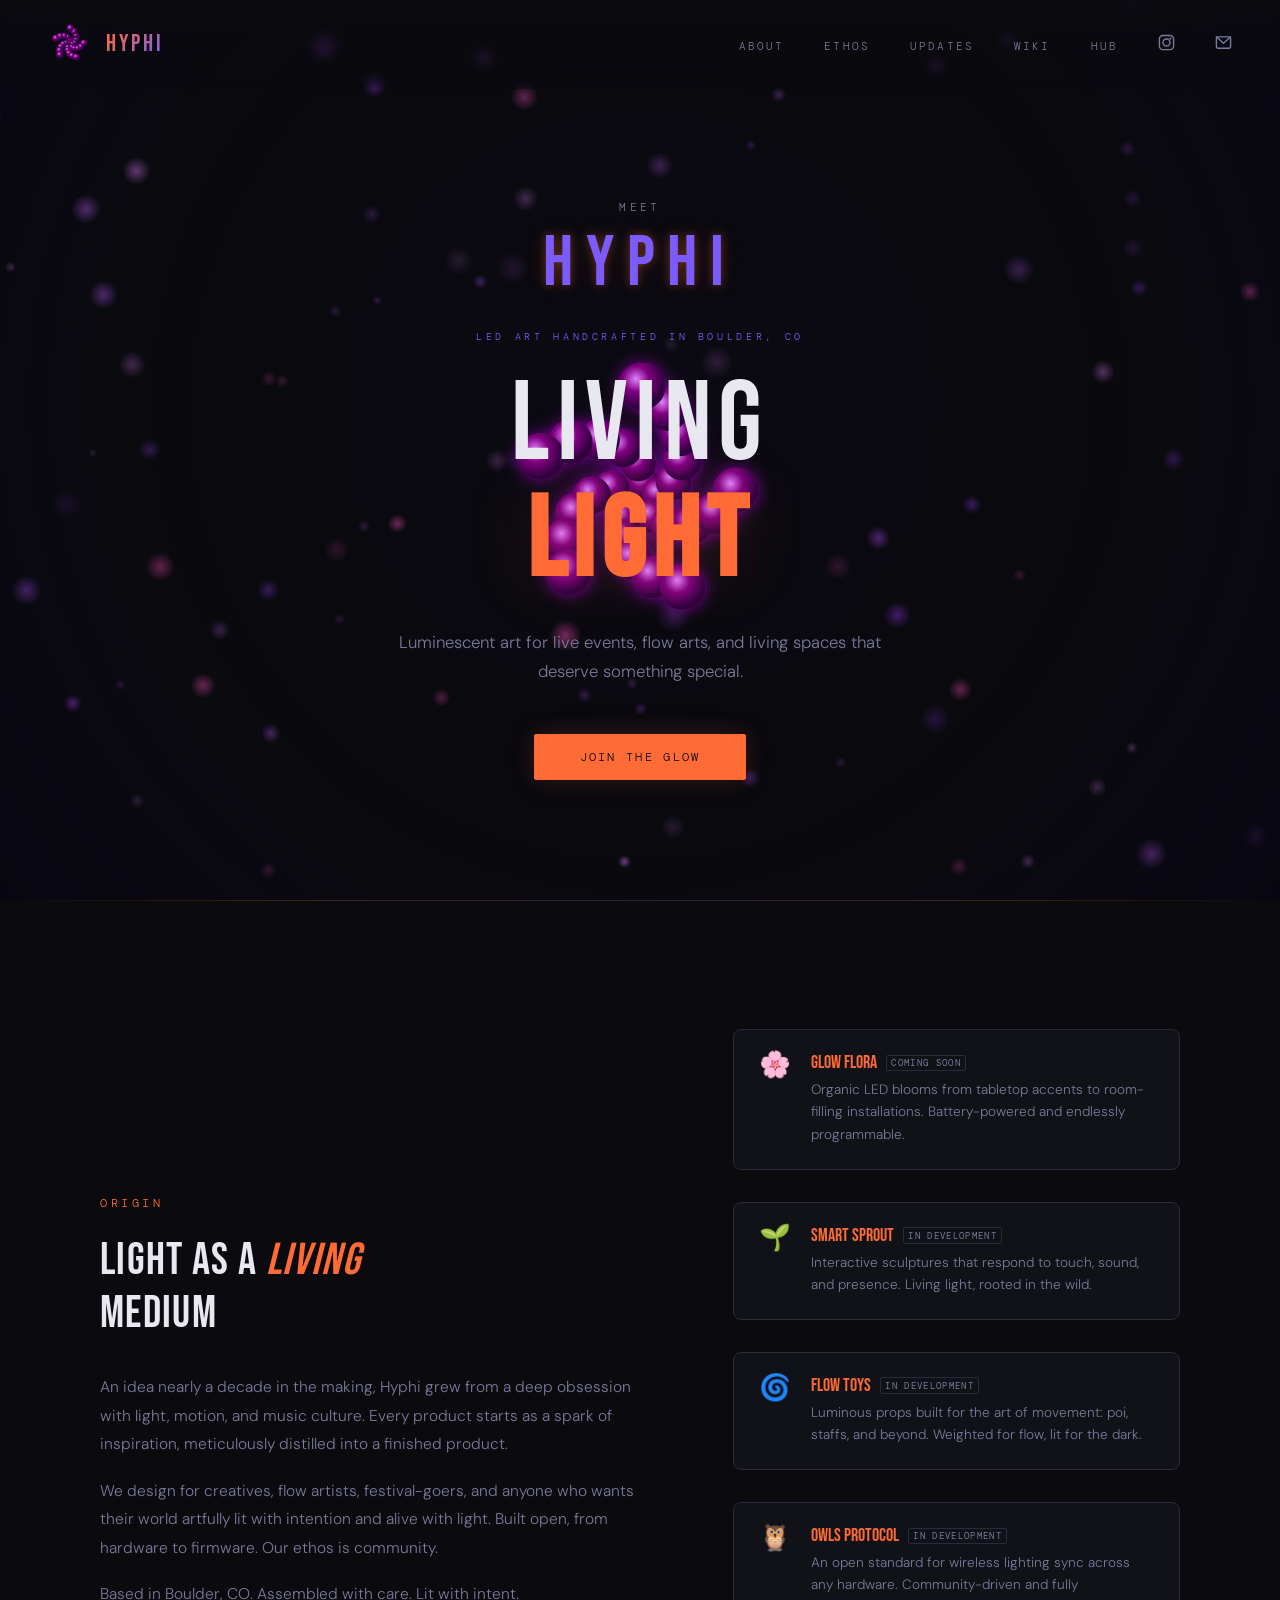
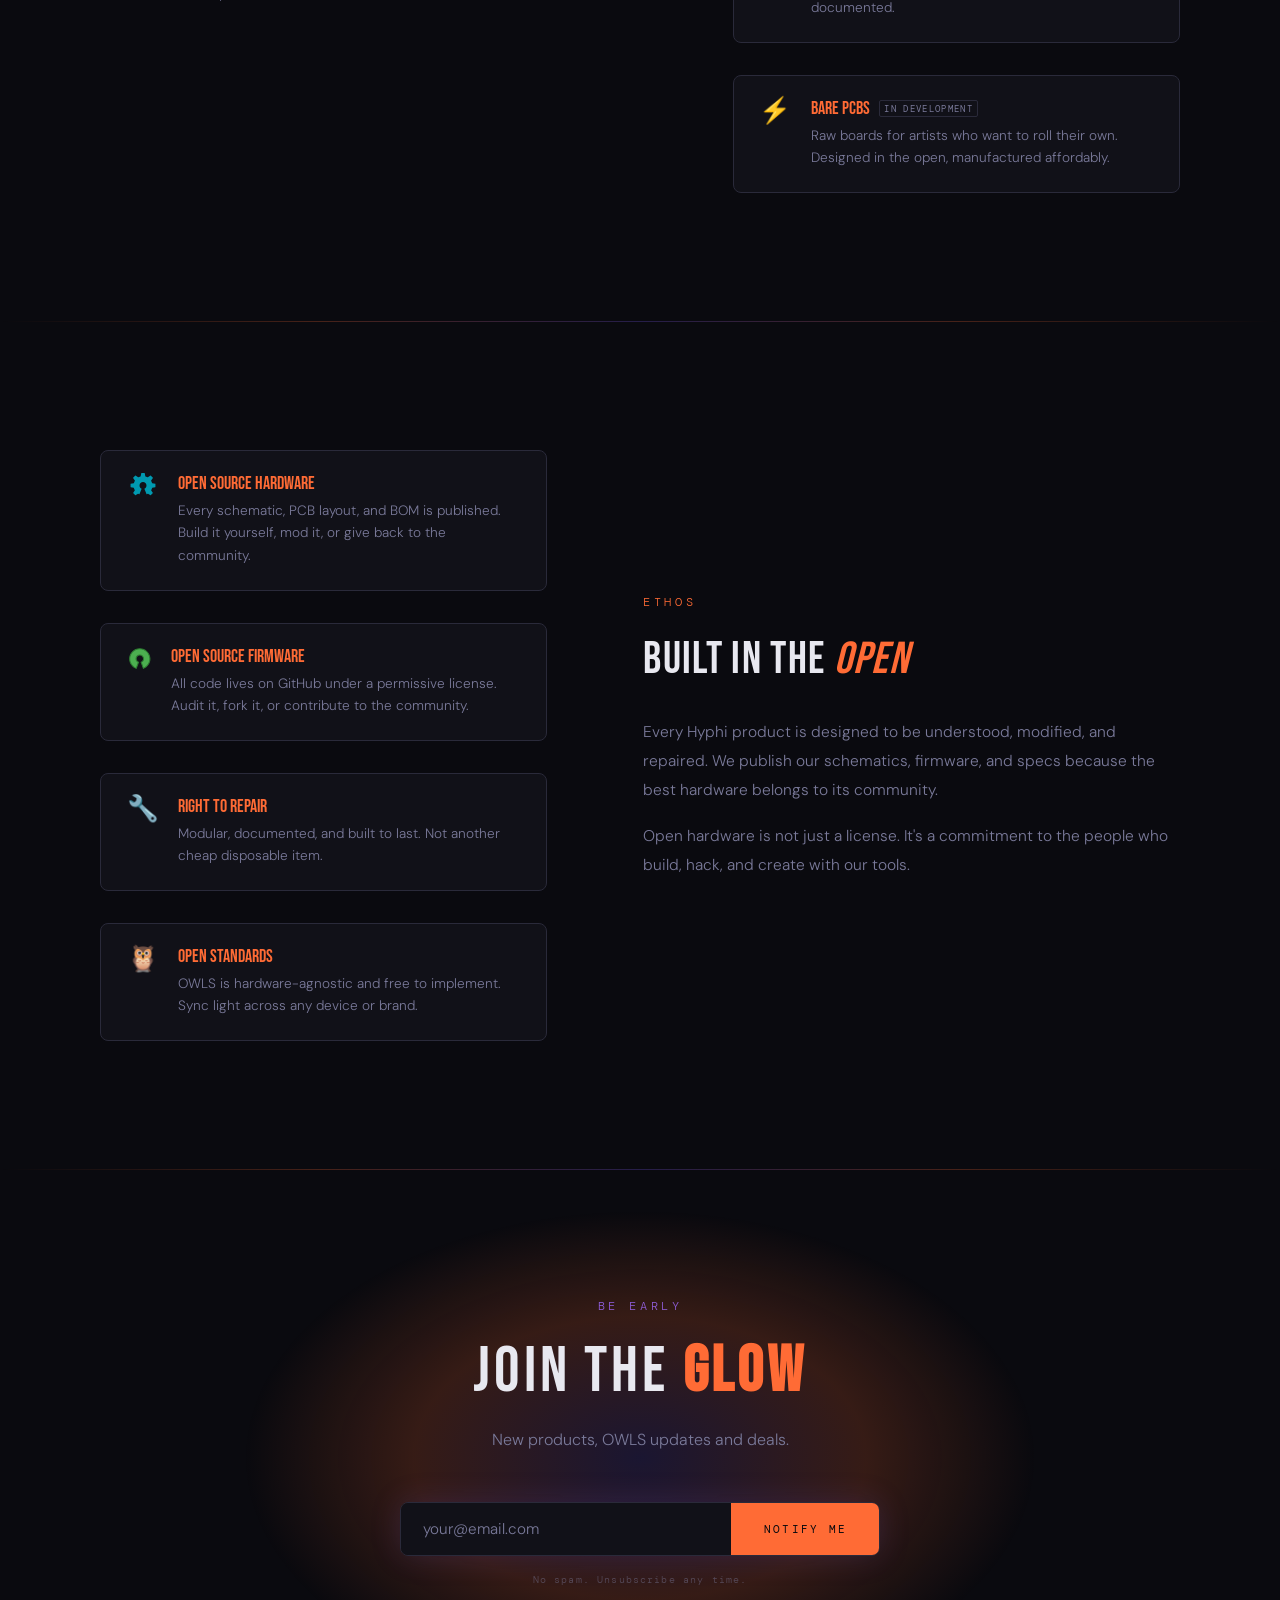
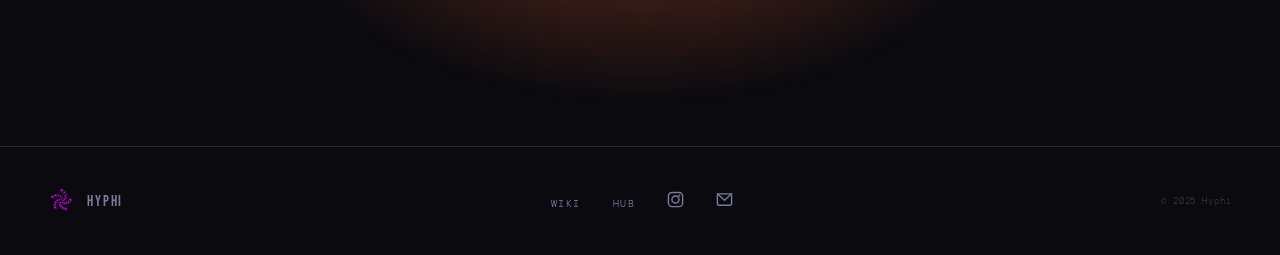
==== index.html @ ec260c9f "Add 3D interactive product page framework for Glow Flora - products/glow-flora.html: Scroll-driven T" ====
<!DOCTYPE html>
<html lang="en">
<head>
  <!-- Google tag (gtag.js) -->
  <script async src="https://www.googletagmanager.com/gtag/js?id=G-E33048QPGB"></script>
  <script>
    window.dataLayer = window.dataLayer || [];
    function gtag(){dataLayer.push(arguments);}
    gtag('js', new Date());

    gtag('config', 'G-E33048QPGB');
  </script>
  <meta charset="UTF-8" />
  <meta name="viewport" content="width=device-width, initial-scale=1.0" />
  <title>Hyphi - Living Light</title>
  <link rel="icon" type="image/x-icon" href="favicon.ico">
  <link rel="icon" type="image/png" sizes="32x32" href="favicon-32x32.png">
  <link rel="icon" type="image/png" sizes="16x16" href="favicon-16x16.png">
  <link rel="apple-touch-icon" href="apple-touch-icon.png">
  <link rel="manifest" href="site.webmanifest">
  <link rel="preconnect" href="https://fonts.googleapis.com">
  <link rel="preconnect" href="https://fonts.gstatic.com" crossorigin />
  <link href="https://fonts.googleapis.com/css2?family=DM+Mono:wght@300;400;500&family=Bebas+Neue&family=DM+Sans:wght@300;400;500&display=swap" rel="stylesheet">
  <style>
    *, *::before, *::after { box-sizing: border-box; margin: 0; padding: 0; }

    :root {
      --bg:        #0a0a0f;
      --surface:   #111118;
      --panel:     #16161f;
      --border:    #2a2a3a;
      --muted:     #3a3a50;
      --text:      #e8e8f0;
      --sub:       #7a7a9a;
      --accent:    #ff6b35;
      --accent2:   #7b5cfa;
      --glow:      rgba(255,107,53,0.18);
      --glow2:     rgba(123,92,250,0.15);
      --connected: #3dffc0;
      --r:         8px;
      /* legacy aliases */
      --ink:   #0a0a0f;
      --white: #e8e8f0;
      --pink:  #ff6b35;
      --magenta: #7b5cfa;
      --rose:  #ff6b35;
    }

    html { scroll-behavior: smooth; overflow-x: hidden; }

    body {
      background: var(--bg);
      color: var(--text);
      font-family: 'DM Sans', sans-serif;
      font-size: 16px;
      font-weight: 300;
      overflow-x: hidden;
    }

    /* ── CANVAS ── */
    #bg {
      position: fixed;
      inset: 0;
      z-index: 0;
      pointer-events: none;
    }

    /* ── NAV ── */
    nav {
      position: fixed;
      top: 0; left: 0; right: 0;
      z-index: 100;
      display: flex;
      align-items: center;
      justify-content: space-between;
      padding: 1.4rem 3rem;
      background: linear-gradient(to bottom, rgba(10,10,15,0.95), transparent);
      backdrop-filter: blur(4px);
    }

    .nav-logo {
      display: flex;
      align-items: center;
      gap: .9rem;
      text-decoration: none;
    }

    .nav-wordmark {
      font-family: 'Bebas Neue', sans-serif;
      font-size: 1.5rem;
      letter-spacing: .12em;
      text-transform: uppercase;
      background: linear-gradient(135deg, var(--accent), var(--accent2));
      -webkit-background-clip: text;
      -webkit-text-fill-color: transparent;
      background-clip: text;
      line-height: 1;
    }

    .nav-links {
      display: flex;
      gap: 2.5rem;
      list-style: none;
    }

    .nav-links a {
      font-family: 'DM Mono', monospace;
      font-size: .67rem;
      letter-spacing: .2em;
      text-transform: uppercase;
      color: var(--sub);
      text-decoration: none;
      transition: color .3s;
    }

    .nav-links a:hover { color: var(--accent); }

    /* ── HERO ── */
    .hero {
      position: relative;
      z-index: 1;
      height: 100vh;
      max-height: 100vh;
      overflow: hidden;
      display: flex;
      flex-direction: column;
      align-items: center;
      justify-content: center;
      text-align: center;
      padding: 8rem 2rem 3rem;
    }

    .hero-title-wrap {
      position: relative;
      z-index: 1;
      display: flex;
      align-items: center;
      justify-content: center;
    }

    .hero-orb {
      position: absolute;
      width: 306px;
      height: 306px;
      top: 50%;
      left: 50%;
      margin-top: -153px;
      margin-left: -153px;
      z-index: 0;
      opacity: 0;
      animation: fadeIn 1.2s ease forwards .2s;
    }

    .hero-meet {
      position: relative;
      z-index: 1;
      font-family: 'DM Mono', monospace;
      font-size: .7rem;
      letter-spacing: .3em;
      text-transform: uppercase;
      color: var(--sub);
      margin-bottom: .4rem;
      opacity: 0;
      animation: fadeUp .9s ease forwards .3s;
    }

    .hero-wordmark {
      position: relative;
      z-index: 1;
      font-family: 'Bebas Neue', sans-serif;
      font-size: 4.5rem;
      letter-spacing: .18em;
      text-transform: uppercase;
      color: var(--accent2);
      text-shadow: 0 0 10px rgba(255, 107, 53, 0.35), 0 0 22px rgba(255, 107, 53, 0.15);
      margin-bottom: 1.4rem;
      opacity: 0;
      animation: fadeUp .9s ease forwards .35s;
    }

    .hero-eyebrow {
      position: relative;
      z-index: 1;
      font-family: 'DM Mono', monospace;
      font-size: .65rem;
      letter-spacing: .35em;
      text-transform: uppercase;
      color: var(--accent2);
      margin-bottom: 1.5rem;
      opacity: 0;
      animation: fadeUp .8s ease forwards .5s;
    }

    .hero-title {
      position: relative;
      z-index: 2;
      font-family: 'Bebas Neue', sans-serif;
      font-size: clamp(3.2rem, 9vw, 7rem);
      font-weight: 400;
      line-height: 1.05;
      letter-spacing: .06em;
      text-transform: uppercase;
      margin-bottom: 1.6rem;
      opacity: 0;
      animation: fadeUp .9s ease forwards .7s;
    }

    .hero-title strong {
      color: var(--accent);
      filter: drop-shadow(0 0 30px var(--glow));
      display: block;
    }

    .hero-sub {
      position: relative;
      z-index: 1;
      max-width: 500px;
      font-size: 1.05rem;
      line-height: 1.75;
      color: var(--sub);
      margin-bottom: 3rem;
      font-family: 'DM Sans', sans-serif;
      opacity: 0;
      animation: fadeUp .9s ease forwards .9s;
    }

    .hero-cta {
      position: relative;
      z-index: 1;
      opacity: 0;
      animation: fadeUp .9s ease forwards 1.1s;
    }

    .btn-primary {
      display: inline-block;
      padding: .9rem 2.8rem;
      background: var(--accent);
      border: 1px solid var(--accent);
      color: var(--bg);
      font-family: 'DM Mono', monospace;
      font-size: .72rem;
      letter-spacing: .2em;
      text-transform: uppercase;
      text-decoration: none;
      border-radius: 2px;
      transition: all .35s;
      box-shadow: 0 0 24px var(--glow);
      cursor: pointer;
    }

    .btn-primary:hover {
      background: var(--accent);
      box-shadow: 0 0 48px var(--glow);
      transform: translateY(-2px);
      opacity: .88;
    }

    /* ── DIVIDER ── */
    .divider {
      position: relative;
      z-index: 1;
      height: 1px;
      background: linear-gradient(to right, transparent, var(--accent), var(--accent2), var(--accent), transparent);
      opacity: .25;
    }

    /* ── ABOUT ── */
    .about {
      position: relative;
      z-index: 1;
      padding: 8rem 2rem;
    }

    .about-inner {
      max-width: 1080px;
      margin: 0 auto;
      display: grid;
      grid-template-columns: 1.2fr 1fr;
      gap: 6rem;
      align-items: center;
    }

    .section-tag {
      font-family: 'DM Mono', monospace;
      font-size: .75rem;
      letter-spacing: .3em;
      text-transform: uppercase;
      color: var(--accent);
      margin-bottom: 1.4rem;
      display: block;
    }

    .about-heading {
      font-family: 'Bebas Neue', sans-serif;
      font-size: clamp(2rem, 3.5vw, 3rem);
      font-weight: 400;
      line-height: 1.2;
      margin-bottom: 2rem;
      letter-spacing: .03em;
    }

    .about-heading em {
      font-style: normal;
      color: var(--accent);
      color: var(--pink);
      font-style: italic;
    }

    .about-body p {
      font-size: .97rem;
      line-height: 1.85;
      color: var(--sub);
      margin-bottom: 1.1rem;
    }

    .pillars-mini {
      display: flex;
      flex-direction: column;
      gap: 2rem;
    }

    .pillar-row {
      display: flex;
      align-items: flex-start;
      gap: 1.2rem;
      padding: 1.4rem 1.6rem;
      background: var(--surface);
      border: 1px solid var(--border);
      border-radius: var(--r);
      transition: border-color .3s, background .3s;
    }

    .pillar-row:hover {
      border-color: var(--accent);
      background: var(--panel);
    }

    .pillar-icon {
      font-size: 1.6rem;
      line-height: 1;
      flex-shrink: 0;
    }

    .pillar-text h3 {
      font-family: 'Bebas Neue', sans-serif;
      font-size: 1.1rem;
      font-weight: 400;
      margin-bottom: .35rem;
      color: var(--accent);
      display: flex;
      align-items: center;
      gap: .6rem;
      flex-wrap: wrap;
    }

    .badge-soon {
      font-family: 'DM Mono', monospace;
      font-size: .55rem;
      letter-spacing: .15em;
      text-transform: uppercase;
      color: var(--sub);
      border: 1px solid var(--border);
      border-radius: 2px;
      padding: .15em .5em;
    }

    .pillar-text p {
      font-size: .85rem;
      line-height: 1.65;
      color: var(--sub);
    }

    /* ── OPEN SOURCE ── */
    .open-source {
      position: relative;
      z-index: 1;
      padding: 8rem 2rem;
    }

    .open-source-inner {
      max-width: 1080px;
      margin: 0 auto;
      display: grid;
      grid-template-columns: 1fr 1.2fr;
      gap: 6rem;
      align-items: center;
    }

    /* ── SIGNUP ── */
    .signup {
      position: relative;
      z-index: 1;
      padding: 8rem 2rem 10rem;
      text-align: center;
    }

    .signup-bloom {
      position: absolute;
      top: 50%;
      left: 50%;
      transform: translate(-50%, -50%);
      width: 800px;
      height: 500px;
      background: radial-gradient(ellipse, var(--glow2) 0%, var(--glow) 40%, transparent 70%);
      pointer-events: none;
      border-radius: 50%;
    }

    .signup-tag {
      font-family: 'DM Mono', monospace;
      font-size: .75rem;
      letter-spacing: .3em;
      text-transform: uppercase;
      color: var(--accent2);
      margin-bottom: 1.2rem;
      display: block;
    }

    .signup-title {
      font-family: 'Bebas Neue', sans-serif;
      font-size: clamp(2.2rem, 5vw, 4rem);
      font-weight: 400;
      letter-spacing: .06em;
      text-transform: uppercase;
      margin-bottom: 1rem;
    }

    .signup-title strong {
      color: var(--accent);
    }

    .signup-sub {
      max-width: 440px;
      margin: 0 auto 3rem;
      font-family: 'DM Sans', sans-serif;
      font-size: 1rem;
      line-height: 1.7;
      color: var(--sub);
    }

    /* Mailchimp form wrapper */
    #mc_embed_signup {
      background: transparent;
      max-width: 480px;
      margin: 0 auto;
    }

    .mc-field-group {
      display: flex;
      border: 1px solid var(--border);
      border-radius: var(--r);
      overflow: hidden;
      box-shadow: 0 0 32px var(--glow2);
      transition: box-shadow .3s;
    }

    .mc-field-group:focus-within {
      box-shadow: 0 0 48px var(--glow);
      border-color: var(--accent);
    }

    #mce-EMAIL {
      flex: 1;
      padding: 1rem 1.4rem;
      background: var(--surface);
      border: none;
      outline: none;
      color: var(--text);
      font-family: 'DM Sans', sans-serif;
      font-size: .95rem;
      font-weight: 300;
    }

    #mce-EMAIL::placeholder { color: var(--sub); }

    .button {
      padding: 1rem 2rem;
      background: var(--accent);
      border: none;
      border-left: 1px solid var(--accent);
      color: var(--bg);
      font-family: 'DM Mono', monospace;
      font-size: .7rem;
      letter-spacing: .2em;
      text-transform: uppercase;
      cursor: pointer;
      transition: opacity .3s;
      white-space: nowrap;
    }

    .button:hover { opacity: .85; }

    .signup-note {
      margin-top: 1.1rem;
      font-family: 'DM Mono', monospace;
      font-size: .6rem;
      letter-spacing: .12em;
      color: var(--sub);
      opacity: .5;
    }

    /* ── FOOTER ── */
    footer {
      position: relative;
      z-index: 1;
      padding: 2.5rem 3rem;
      border-top: 1px solid var(--border);
      display: flex;
      align-items: center;
      justify-content: space-between;
    }

    .footer-brand {
      display: flex;
      align-items: center;
      gap: .7rem;
    }


    .footer-wordmark {
      font-family: 'Bebas Neue', sans-serif;
      font-size: .95rem;
      letter-spacing: .12em;
      text-transform: uppercase;
      color: var(--sub);
    }

    .footer-links {
      display: flex;
      gap: 2rem;
      list-style: none;
    }

    .footer-links a {
      font-family: 'DM Mono', monospace;
      font-size: .6rem;
      letter-spacing: .15em;
      text-transform: uppercase;
      color: var(--sub);
      text-decoration: none;
      transition: color .3s;
    }

    .footer-links a:hover { color: var(--accent); }

    .footer-copy {
      font-family: 'DM Mono', monospace;
      font-size: .58rem;
      letter-spacing: .1em;
      color: var(--sub);
      opacity: .4;
    }

    /* ── KEYFRAMES ── */
    @keyframes fadeUp {
      from { opacity: 0; transform: translateY(20px); }
      to   { opacity: 1; transform: translateY(0); }
    }

    @keyframes fadeIn {
      from { opacity: 0; }
      to   { opacity: 1; }
    }

    @keyframes pulse {
      0%, 100% { opacity: .3; }
      50%       { opacity: 1; }
    }

    /* ── SCROLL REVEAL ── */
    .reveal {
      opacity: 0;
      transform: translateY(28px);
      transition: opacity .8s ease, transform .8s ease;
    }
    .reveal.visible {
      opacity: 1;
      transform: translateY(0);
    }

    /* ── RESPONSIVE ── */
    @media (max-width: 820px) {
      nav { padding: 1.1rem 1.5rem; }
      .nav-links { display: none; }
      .about-inner { grid-template-columns: 1fr; gap: 3rem; }
      .open-source-inner { grid-template-columns: 1fr; gap: 3rem; }
      .open-source-inner .about-body { order: -1; }
      .open-source-inner .pillars-mini { order: 1; }
      .hero { justify-content: flex-start; }
      .hero-wordmark { font-size: 3.2rem; }
      .hero-orb { width: 200px; height: 200px; margin-top: -100px; margin-left: -100px; }
      footer { flex-direction: column; gap: 1.2rem; text-align: center; }
      .mc-field-group { flex-direction: column; }
      .button { border-left: none; border-top: 1px solid var(--accent); }
    }
  </style>
</head>
<body>

<canvas id="bg"></canvas>

<!-- NAV -->
<nav>
  <a class="nav-logo" href="#">
    <svg xmlns="http://www.w3.org/2000/svg" viewBox="-82 -82 164 164" style="width:44px;height:44px;flex-shrink:0">
      <defs>
        <radialGradient id="sG" cx="38%" cy="35%" r="60%">
          <stop offset="0%" stop-color="#e080ff"/>
          <stop offset="45%" stop-color="#800080"/>
          <stop offset="100%" stop-color="#2d003d"/>
        </radialGradient>
        <radialGradient id="gB" cx="50%" cy="50%" r="50%">
          <stop offset="0%" stop-color="#4b0082" stop-opacity="0.25"/>
          <stop offset="100%" stop-color="#0a000f" stop-opacity="0"/>
        </radialGradient>
        <filter id="sS" x="-50%" y="-50%" width="200%" height="200%">
          <feDropShadow dx="0" dy="0" stdDeviation="2" flood-color="#cc00ff" flood-opacity="0.35"/>
        </filter>
      </defs>
      <circle cx="0" cy="0" r="74" fill="url(#gB)"/>
      <g filter="url(#sS)">
        <circle cx="0.44" cy="1.93" r="8.21" fill="url(#sG)"/>
        <circle cx="-3.28" cy="2.22" r="8.37" fill="url(#sG)"/>
        <circle cx="-4.89" cy="-3.37" r="8.52" fill="url(#sG)"/>
        <circle cx="1.83" cy="-7.71" r="8.68" fill="url(#sG)"/>
        <circle cx="9.81" cy="-1.36" r="8.83" fill="url(#sG)"/>
        <circle cx="5.79" cy="10.37" r="8.99" fill="url(#sG)"/>
        <circle cx="-8.83" cy="10.68" r="9.14" fill="url(#sG)"/>
        <circle cx="-15.04" cy="-4.98" r="9.30" fill="url(#sG)"/>
        <circle cx="-0.9" cy="-17.8" r="9.46" fill="url(#sG)"/>
        <circle cx="18.07" cy="-8.1" r="9.61" fill="url(#sG)"/>
        <circle cx="15.51" cy="15.29" r="9.77" fill="url(#sG)"/>
        <circle cx="-9.42" cy="21.81" r="9.92" fill="url(#sG)"/>
        <circle cx="-25.72" cy="-0.95" r="10.08" fill="url(#sG)"/>
        <circle cx="-9.09" cy="-26.19" r="10.23" fill="url(#sG)"/>
        <circle cx="22.62" cy="-19.24" r="10.39" fill="url(#sG)"/>
        <circle cx="27.88" cy="15.05" r="10.55" fill="url(#sG)"/>
        <circle cx="-4.17" cy="33.4" r="10.70" fill="url(#sG)"/>
        <circle cx="-34.56" cy="8.7" r="10.86" fill="url(#sG)"/>
        <circle cx="-21.78" cy="-30.68" r="11.01" fill="url(#sG)"/>
        <circle cx="21.79" cy="-33.07" r="11.17" fill="url(#sG)"/>
        <circle cx="40.65" cy="8.74" r="11.32" fill="url(#sG)"/>
        <circle cx="6.89" cy="43.01" r="11.48" fill="url(#sG)"/>
        <circle cx="-39.3" cy="23.01" r="11.64" fill="url(#sG)"/>
        <circle cx="-37.24" cy="-29.52" r="11.79" fill="url(#sG)"/>
        <circle cx="14.6" cy="-47.3" r="11.95" fill="url(#sG)"/>
        <circle cx="51.35" cy="-3.67" r="12.10" fill="url(#sG)"/>
        <circle cx="22.88" cy="48.32" r="12.26" fill="url(#sG)"/>
        <circle cx="-38.1" cy="40.27" r="12.41" fill="url(#sG)"/>
        <circle cx="-53.17" cy="-21.67" r="12.57" fill="url(#sG)"/>
        <circle cx="0.96" cy="-59.39" r="12.73" fill="url(#sG)"/>
      </g>
    </svg>
    <span class="nav-wordmark">Hyphi</span>
  </a>
  <ul class="nav-links">
    <li><a href="#about">About</a></li>
    <li><a href="#open-source">Ethos</a></li>
    <li><a href="#signup">Updates</a></li>
    <li><a href="https://wiki.hyphi.art" target="_blank">Wiki</a></li>
    <li><a href="https://hub.hyphi.art" target="_blank">Hub</a></li>
    <li><a href="https://instagram.com/hyphi.creations" target="_blank" aria-label="Instagram" style="display:flex;align-items:center"><svg xmlns="http://www.w3.org/2000/svg" viewBox="0 0 24 24" width="17" height="17" fill="none" stroke="currentColor" stroke-width="2" stroke-linecap="round" stroke-linejoin="round"><rect x="2" y="2" width="20" height="20" rx="5" ry="5"/><circle cx="12" cy="12" r="5"/><circle cx="17.5" cy="6.5" r="1.5" fill="currentColor" stroke="none"/></svg></a></li>
    <li><a href="mailto:inquiry@hyphi.art" aria-label="Email" style="display:flex;align-items:center"><svg xmlns="http://www.w3.org/2000/svg" viewBox="0 0 24 24" width="17" height="17" fill="none" stroke="currentColor" stroke-width="2" stroke-linecap="round" stroke-linejoin="round"><rect x="2" y="4" width="20" height="16" rx="2"/><polyline points="2,4 12,13 22,4"/></svg></a></li>
  </ul>
</nav>

<!-- HERO -->
<section class="hero">
  <p class="hero-meet">meet</p>
  <p class="hero-wordmark">Hyphi</p>
  <p class="hero-eyebrow">LED art handcrafted in Boulder, CO</p>
  <div class="hero-title-wrap">
    <svg class="hero-orb" xmlns="http://www.w3.org/2000/svg" viewBox="-82 -82 164 164">
      <defs>
        <radialGradient id="sGh" cx="38%" cy="35%" r="60%">
          <stop offset="0%" stop-color="#e080ff"/>
          <stop offset="45%" stop-color="#800080"/>
          <stop offset="100%" stop-color="#2d003d"/>
        </radialGradient>
        <radialGradient id="gBh" cx="50%" cy="50%" r="50%">
          <stop offset="0%" stop-color="#4b0082" stop-opacity="0.25"/>
          <stop offset="100%" stop-color="#0a000f" stop-opacity="0"/>
        </radialGradient>
        <filter id="sSh" x="-50%" y="-50%" width="200%" height="200%">
          <feDropShadow dx="0" dy="0" stdDeviation="4" flood-color="#cc00ff" flood-opacity="0.5"/>
        </filter>
      </defs>
      <circle cx="0" cy="0" r="74" fill="url(#gBh)"/>
      <g filter="url(#sSh)">
        <circle cx="0.44" cy="1.93" r="8.21" fill="url(#sGh)"/>
        <circle cx="-3.28" cy="2.22" r="8.37" fill="url(#sGh)"/>
        <circle cx="-4.89" cy="-3.37" r="8.52" fill="url(#sGh)"/>
        <circle cx="1.83" cy="-7.71" r="8.68" fill="url(#sGh)"/>
        <circle cx="9.81" cy="-1.36" r="8.83" fill="url(#sGh)"/>
        <circle cx="5.79" cy="10.37" r="8.99" fill="url(#sGh)"/>
        <circle cx="-8.83" cy="10.68" r="9.14" fill="url(#sGh)"/>
        <circle cx="-15.04" cy="-4.98" r="9.30" fill="url(#sGh)"/>
        <circle cx="-0.9" cy="-17.8" r="9.46" fill="url(#sGh)"/>
        <circle cx="18.07" cy="-8.1" r="9.61" fill="url(#sGh)"/>
        <circle cx="15.51" cy="15.29" r="9.77" fill="url(#sGh)"/>
        <circle cx="-9.42" cy="21.81" r="9.92" fill="url(#sGh)"/>
        <circle cx="-25.72" cy="-0.95" r="10.08" fill="url(#sGh)"/>
        <circle cx="-9.09" cy="-26.19" r="10.23" fill="url(#sGh)"/>
        <circle cx="22.62" cy="-19.24" r="10.39" fill="url(#sGh)"/>
        <circle cx="27.88" cy="15.05" r="10.55" fill="url(#sGh)"/>
        <circle cx="-4.17" cy="33.4" r="10.70" fill="url(#sGh)"/>
        <circle cx="-34.56" cy="8.7" r="10.86" fill="url(#sGh)"/>
        <circle cx="-21.78" cy="-30.68" r="11.01" fill="url(#sGh)"/>
        <circle cx="21.79" cy="-33.07" r="11.17" fill="url(#sGh)"/>
        <circle cx="40.65" cy="8.74" r="11.32" fill="url(#sGh)"/>
        <circle cx="6.89" cy="43.01" r="11.48" fill="url(#sGh)"/>
        <circle cx="-39.3" cy="23.01" r="11.64" fill="url(#sGh)"/>
        <circle cx="-37.24" cy="-29.52" r="11.79" fill="url(#sGh)"/>
        <circle cx="14.6" cy="-47.3" r="11.95" fill="url(#sGh)"/>
        <circle cx="51.35" cy="-3.67" r="12.10" fill="url(#sGh)"/>
        <circle cx="22.88" cy="48.32" r="12.26" fill="url(#sGh)"/>
        <circle cx="-38.1" cy="40.27" r="12.41" fill="url(#sGh)"/>
        <circle cx="-53.17" cy="-21.67" r="12.57" fill="url(#sGh)"/>
        <circle cx="0.96" cy="-59.39" r="12.73" fill="url(#sGh)"/>
      </g>
    </svg>
    <h1 class="hero-title">
      Living<br>
      <strong>Light</strong>
    </h1>
  </div>
  <p class="hero-sub">Luminescent art for live events, flow arts, and living spaces that deserve something special.</p>
  <div class="hero-cta">
    <a href="#signup" class="btn-primary">Join the Glow</a>
  </div>
</section>

<div class="divider"></div>

<!-- ABOUT -->
<section class="about" id="about">
  <div class="about-inner">
    <div class="about-body reveal">
      <span class="section-tag">Origin</span>
      <h2 class="about-heading">Light as a <em>living</em><br>medium</h2>
      <p>An idea nearly a decade in the making, Hyphi grew from a deep obsession with light, motion, and music culture. Every product starts as a spark of inspiration, meticulously distilled into a finished product.</p>
      <p>We design for creatives, flow artists, festival-goers, and anyone who wants their world artfully lit with intention and alive with light. Built open, from hardware to firmware. Our ethos is community.</p>
      <p>Based in Boulder, CO. Assembled with care. Lit with intent.</p>
    </div>
    <div class="pillars-mini reveal">
      <div class="pillar-row">
        <span class="pillar-icon">🌸</span>
        <div class="pillar-text">
          <h3><a href="products/glow-flora.html" style="color:inherit;text-decoration:none;">Glow Flora</a> <span class="badge-soon">Coming Soon</span></h3>
          <p>Organic LED blooms from tabletop accents to room-filling installations. Battery-powered and endlessly programmable.</p>
        </div>
      </div>
      <div class="pillar-row">
        <span class="pillar-icon">🌱</span>
        <div class="pillar-text">
          <h3>Smart Sprout <span class="badge-soon">In Development</span></h3>
          <p>Interactive sculptures that respond to touch, sound, and presence. Living light, rooted in the wild.</p>
        </div>
      </div>
      <div class="pillar-row">
        <span class="pillar-icon">🌀</span>
        <div class="pillar-text">
          <h3>Flow Toys <span class="badge-soon">In Development</span></h3>
          <p>Luminous props built for the art of movement: poi, staffs, and beyond. Weighted for flow, lit for the dark.</p>
        </div>
      </div>
      <div class="pillar-row">
        <span class="pillar-icon">🦉</span>
        <div class="pillar-text">
          <h3>OWLS Protocol <span class="badge-soon">In Development</span></h3>
          <p>An open standard for wireless lighting sync across any hardware. Community-driven and fully documented.</p>
        </div>
      </div>
      <div class="pillar-row">
        <span class="pillar-icon">⚡</span>
        <div class="pillar-text">
          <h3>Bare PCBs <span class="badge-soon">In Development</span></h3>
          <p>Raw boards for artists who want to roll their own. Designed in the open, manufactured affordably.</p>
        </div>
      </div>
    </div>
  </div>
</section>

<div class="divider"></div>

<!-- OPEN SOURCE -->
<section class="open-source" id="open-source">
  <div class="open-source-inner">
    <div class="pillars-mini reveal">
      <div class="pillar-row">
        <span class="pillar-icon"><svg xmlns="http://www.w3.org/2000/svg" viewBox="0 0 172.238 127" style="width:2rem;height:auto" fill="#0099B0"><path d="M152.336,57.604l-16.439-3.057c-0.4-0.075-0.838-0.451-0.973-0.837l-5.039-11.756c-0.188-0.363-0.152-0.933,0.08-1.271l9.578-13.96c0.229-0.336,0.184-0.847-0.105-1.136l-11.963-11.963c-0.289-0.289-0.799-0.336-1.135-0.105l-14.205,9.748c-0.336,0.231-0.912,0.272-1.277,0.092l-11.396-4.665c-0.387-0.128-0.764-0.561-0.84-0.962L95.457,0.729C95.383,0.328,94.988,0,94.58,0H77.66c-0.407,0-0.802,0.328-0.876,0.729L73.62,17.732c-0.076,0.401-0.452,0.834-0.84,0.962l-11.397,4.665c-0.366,0.18-0.942,0.139-1.277-0.092l-14.204-9.748c-0.337-0.231-0.848-0.184-1.136,0.105L32.802,25.587c-0.288,0.289-0.336,0.8-0.105,1.136l9.579,13.96c0.23,0.338,0.266,0.908,0.079,1.271l-5.04,11.756c-0.134,0.386-0.571,0.762-0.973,0.837l-16.438,3.057c-0.402,0.076-0.729,0.47-0.729,0.878l0.001,16.919c0,0.408,0.328,0.805,0.729,0.878l16.035,2.984c0.401,0.073,0.83,0.454,0.952,0.843l5.006,12.505c0.179,0.367,0.137,0.941-0.095,1.277l-9.108,13.273c-0.23,0.336-0.183,0.848,0.105,1.137l11.965,11.963c0.288,0.287,0.799,0.334,1.136,0.105l13.038-8.949c0.336-0.23,0.899-0.248,1.25-0.043l5.75,3.07c0.364,0.186,0.789,0.029,0.945-0.348L78.74,85.449c0.157-0.377,0-0.858-0.348-1.071l-1.439-0.881c-0.266-0.162-0.627-0.441-0.91-0.697c-5.191-3.324-8.635-9.139-8.635-15.761c0-10.334,8.378-18.711,18.711-18.711c10.333,0,18.71,8.377,18.71,18.711c0,6.622-3.443,12.437-8.635,15.761c-0.281,0.256-0.643,0.535-0.908,0.697l-1.439,0.881c-0.346,0.213-0.504,0.694-0.348,1.071l11.855,28.648c0.156,0.377,0.58,0.533,0.945,0.348l5.75-3.07c0.352-0.205,0.914-0.188,1.25,0.043l13.039,8.949c0.336,0.229,0.848,0.182,1.135-0.105l11.965-11.963c0.289-0.289,0.336-0.801,0.105-1.137l-9.109-13.273c-0.23-0.336-0.273-0.91-0.094-1.277l5.006-12.505c0.123-0.389,0.549-0.77,0.951-0.843l16.035-2.984c0.4-0.073,0.729-0.47,0.729-0.878l0.002-16.919C153.064,58.074,152.736,57.68,152.336,57.604"/></svg></span>
        <div class="pillar-text">
          <h3>Open Source Hardware</h3>
          <p>Every schematic, PCB layout, and BOM is published. Build it yourself, mod it, or give back to the community.</p>
        </div>
      </div>
      <div class="pillar-row">
        <span class="pillar-icon"><svg xmlns="http://www.w3.org/2000/svg" viewBox="0 0 48 48" style="width:1.6rem;height:auto"><path fill="#4caf50" d="M24,5C13.5,5,5,13.6,5,24.1c0,8.2,5.1,15.1,12.3,17.9l4.2-11.5C18.8,29.5,17,27,17,24 c0-3.9,3.1-7,7-7s7,3.1,7,7c0,3-1.8,5.5-4.5,6.5L30.7,42C37.9,39.2,43,32.3,43,24.1C43,13.6,34.5,5,24,5z"/><path fill="#2e7d32" d="M17.9,43.3l-0.9-0.4C9.2,40,4,32.4,4,24.1C4,13,13,4,24,4c11,0,20,9,20,20.1 c0,8.3-5.2,15.9-12.9,18.8l-0.9,0.4l-4.8-13.3l0.9-0.4c2.3-0.9,3.8-3.1,3.8-5.6c0-3.3-2.7-6-6-6s-6,2.7-6,6c0,2.5,1.5,4.7,3.8,5.6 l0.9,0.4L17.9,43.3z M24,6C14.1,6,6,14.1,6,24.1c0,7.1,4.3,13.7,10.7,16.5l3.5-9.6C17.6,29.7,16,27,16,24c0-4.4,3.6-8,8-8 s8,3.6,8,8c0,3-1.6,5.7-4.2,7l3.5,9.6C37.7,37.8,42,31.3,42,24.1C42,14.1,33.9,6,24,6z"/></svg></span>
        <div class="pillar-text">
          <h3>Open Source Firmware</h3>
          <p>All code lives on GitHub under a permissive license. Audit it, fork it, or contribute to the community.</p>
        </div>
      </div>
      <div class="pillar-row">
        <span class="pillar-icon">🔧</span>
        <div class="pillar-text">
          <h3>Right to Repair</h3>
          <p>Modular, documented, and built to last. Not another cheap disposable item.</p>
        </div>
      </div>
      <div class="pillar-row">
        <span class="pillar-icon">🦉</span>
        <div class="pillar-text">
          <h3>Open Standards</h3>
          <p>OWLS is hardware-agnostic and free to implement. Sync light across any device or brand.</p>
        </div>
      </div>
    </div>
    <div class="about-body reveal">
      <span class="section-tag">Ethos</span>
      <h2 class="about-heading">Built in the <em>open</em></h2>
      <p>Every Hyphi product is designed to be understood, modified, and repaired. We publish our schematics, firmware, and specs because the best hardware belongs to its community.</p>
      <p>Open hardware is not just a license. It's a commitment to the people who build, hack, and create with our tools.</p>
    </div>
  </div>
</section>

<div class="divider"></div>

<!-- SIGNUP -->
<section class="signup" id="signup">
  <div class="signup-bloom"></div>
  <span class="signup-tag">Be early</span>
  <h2 class="signup-title reveal">Join the <strong>Glow</strong></h2>
  <p class="signup-sub reveal">New products, OWLS updates and deals.</p>

  <!--
    MAILCHIMP SETUP:
    1. Log in to Mailchimp → Audience → Signup forms → Embedded forms
    2. Copy your form action URL - it looks like:
       https://hyphi.us1.list-manage.com/subscribe/post?u=XXXXXXXX&amp;id=XXXXXXXX
    3. Replace the action URL below with yours
    4. The hidden fields (b_ input) are anti-bot - copy them from your Mailchimp embed code too
  -->
  <div id="mc_embed_signup" class="reveal">
    <form action="https://art.us6.list-manage.com/subscribe/post?u=ac305ca222d2841ab524e6ea3&amp;id=4baeb2e2b3&amp;f_id=00d41de2f0"
          method="post"
          id="mc-embedded-subscribe-form"
          name="mc-embedded-subscribe-form"
          target="_blank"
          novalidate>
      <div class="mc-field-group">
        <input type="email"
               name="EMAIL"
               id="mce-EMAIL"
               placeholder="your@email.com"
               autocomplete="email"
               required />
        <!-- real people should not fill this in - anti-bot honeypot -->
        <div style="position:absolute;left:-5000px" aria-hidden="true">
          <input type="text" name="b_ac305ca222d2841ab524e6ea3_4baeb2e2b3" tabindex="-1" value="" />
        </div>
        <button type="submit" name="subscribe" id="mc-embedded-subscribe" class="button">
          Notify me
        </button>
      </div>
    </form>
  </div>
  <p class="signup-note">No spam. Unsubscribe any time.</p>
</section>

<!-- FOOTER -->
<footer>
  <div class="footer-brand">
    <svg xmlns="http://www.w3.org/2000/svg" viewBox="-82 -82 164 164" style="width:28px;height:28px;flex-shrink:0;opacity:.7">
      <defs>
        <radialGradient id="sGf" cx="38%" cy="35%" r="60%">
          <stop offset="0%" stop-color="#e080ff"/>
          <stop offset="45%" stop-color="#800080"/>
          <stop offset="100%" stop-color="#2d003d"/>
        </radialGradient>
        <radialGradient id="gBf" cx="50%" cy="50%" r="50%">
          <stop offset="0%" stop-color="#4b0082" stop-opacity="0.25"/>
          <stop offset="100%" stop-color="#0a000f" stop-opacity="0"/>
        </radialGradient>
        <filter id="sSf" x="-50%" y="-50%" width="200%" height="200%">
          <feDropShadow dx="0" dy="0" stdDeviation="2" flood-color="#cc00ff" flood-opacity="0.35"/>
        </filter>
      </defs>
      <circle cx="0" cy="0" r="74" fill="url(#gBf)"/>
      <g filter="url(#sSf)">
        <circle cx="0.44" cy="1.93" r="8.21" fill="url(#sGf)"/>
        <circle cx="-3.28" cy="2.22" r="8.37" fill="url(#sGf)"/>
        <circle cx="-4.89" cy="-3.37" r="8.52" fill="url(#sGf)"/>
        <circle cx="1.83" cy="-7.71" r="8.68" fill="url(#sGf)"/>
        <circle cx="9.81" cy="-1.36" r="8.83" fill="url(#sGf)"/>
        <circle cx="5.79" cy="10.37" r="8.99" fill="url(#sGf)"/>
        <circle cx="-8.83" cy="10.68" r="9.14" fill="url(#sGf)"/>
        <circle cx="-15.04" cy="-4.98" r="9.30" fill="url(#sGf)"/>
        <circle cx="-0.9" cy="-17.8" r="9.46" fill="url(#sGf)"/>
        <circle cx="18.07" cy="-8.1" r="9.61" fill="url(#sGf)"/>
        <circle cx="15.51" cy="15.29" r="9.77" fill="url(#sGf)"/>
        <circle cx="-9.42" cy="21.81" r="9.92" fill="url(#sGf)"/>
        <circle cx="-25.72" cy="-0.95" r="10.08" fill="url(#sGf)"/>
        <circle cx="-9.09" cy="-26.19" r="10.23" fill="url(#sGf)"/>
        <circle cx="22.62" cy="-19.24" r="10.39" fill="url(#sGf)"/>
        <circle cx="27.88" cy="15.05" r="10.55" fill="url(#sGf)"/>
        <circle cx="-4.17" cy="33.4" r="10.70" fill="url(#sGf)"/>
        <circle cx="-34.56" cy="8.7" r="10.86" fill="url(#sGf)"/>
        <circle cx="-21.78" cy="-30.68" r="11.01" fill="url(#sGf)"/>
        <circle cx="21.79" cy="-33.07" r="11.17" fill="url(#sGf)"/>
        <circle cx="40.65" cy="8.74" r="11.32" fill="url(#sGf)"/>
        <circle cx="6.89" cy="43.01" r="11.48" fill="url(#sGf)"/>
        <circle cx="-39.3" cy="23.01" r="11.64" fill="url(#sGf)"/>
        <circle cx="-37.24" cy="-29.52" r="11.79" fill="url(#sGf)"/>
        <circle cx="14.6" cy="-47.3" r="11.95" fill="url(#sGf)"/>
        <circle cx="51.35" cy="-3.67" r="12.10" fill="url(#sGf)"/>
        <circle cx="22.88" cy="48.32" r="12.26" fill="url(#sGf)"/>
        <circle cx="-38.1" cy="40.27" r="12.41" fill="url(#sGf)"/>
        <circle cx="-53.17" cy="-21.67" r="12.57" fill="url(#sGf)"/>
        <circle cx="0.96" cy="-59.39" r="12.73" fill="url(#sGf)"/>
      </g>
    </svg>
    <span class="footer-wordmark">Hyphi</span>
  </div>
  <ul class="footer-links">
    <li><a href="https://wiki.hyphi.art" target="_blank">Wiki</a></li>
    <li><a href="https://hub.hyphi.art" target="_blank">Hub</a></li>
    <li><a href="https://instagram.com/hyphi.creations" target="_blank" aria-label="Instagram" style="display:flex;align-items:center"><svg xmlns="http://www.w3.org/2000/svg" viewBox="0 0 24 24" width="17" height="17" fill="none" stroke="currentColor" stroke-width="2" stroke-linecap="round" stroke-linejoin="round"><rect x="2" y="2" width="20" height="20" rx="5" ry="5"/><circle cx="12" cy="12" r="5"/><circle cx="17.5" cy="6.5" r="1.5" fill="currentColor" stroke="none"/></svg></a></li>
    <li><a href="mailto:inquiry@hyphi.art" aria-label="Email" style="display:flex;align-items:center"><svg xmlns="http://www.w3.org/2000/svg" viewBox="0 0 24 24" width="17" height="17" fill="none" stroke="currentColor" stroke-width="2" stroke-linecap="round" stroke-linejoin="round"><rect x="2" y="4" width="20" height="16" rx="2"/><polyline points="2,4 12,13 22,4"/></svg></a></li>
  </ul>
  <span class="footer-copy">© 2025 Hyphi</span>
</footer>

<script>
  /* ── PARTICLE BG ── */
  const canvas = document.getElementById('bg');
  const ctx = canvas.getContext('2d');
  let W, H, particles = [];

  const COLORS = ['#C060FF','#9040D0','#E080FF','#7B2FBE','#ff50c0'];

  function resize() {
    W = canvas.width = window.innerWidth;
    H = canvas.height = window.innerHeight;
  }

  function mkP() {
    const a = Math.random() * Math.PI * 2;
    const s = .06 + Math.random() * .14;
    return {
      x: Math.random() * W, y: Math.random() * H,
      r: .5 + Math.random() * 1.4,
      vx: Math.cos(a) * s, vy: Math.sin(a) * s,
      color: COLORS[Math.floor(Math.random() * COLORS.length)],
      alpha: .12 + Math.random() * .4,
      life: 0, max: 500 + Math.random() * 700
    };
  }

  function init() { resize(); particles = Array.from({ length: 80 }, mkP); }

  function draw() {
    ctx.clearRect(0, 0, W, H);

    // deep vignette
    const vg = ctx.createRadialGradient(W/2, H*.45, 0, W/2, H*.45, Math.max(W,H)*.7);
    vg.addColorStop(0, 'rgba(123,47,190,.025)');
    vg.addColorStop(.6, 'rgba(12,8,32,.0)');
    vg.addColorStop(1, 'rgba(6,4,15,.7)');
    ctx.fillStyle = vg;
    ctx.fillRect(0, 0, W, H);

    particles.forEach((p, i) => {
      p.life++;
      const f = p.life < 80 ? p.life/80 : p.life > p.max-80 ? (p.max-p.life)/80 : 1;
      const g = ctx.createRadialGradient(p.x, p.y, 0, p.x, p.y, p.r * 9);

      // Convert hex to rgba safely
      const hex = p.color;
      const r = parseInt(hex.slice(1,3),16);
      const g2 = parseInt(hex.slice(3,5),16);
      const b = parseInt(hex.slice(5,7),16);
      g.addColorStop(0, `rgba(${r},${g2},${b},${p.alpha * f})`);
      g.addColorStop(1, `rgba(${r},${g2},${b},0)`);
      ctx.beginPath();
      ctx.arc(p.x, p.y, p.r * 9, 0, Math.PI * 2);
      ctx.fillStyle = g;
      ctx.fill();

      p.x += p.vx; p.y += p.vy;
      if (p.x < -30) p.x = W+30;
      if (p.x > W+30) p.x = -30;
      if (p.y < -30) p.y = H+30;
      if (p.y > H+30) p.y = -30;
      if (p.life >= p.max) particles[i] = mkP();
    });

    requestAnimationFrame(draw);
  }

  window.addEventListener('resize', resize);
  init(); draw();

  /* ── SCROLL REVEAL ── */
  const observer = new IntersectionObserver(entries => {
    entries.forEach(e => { if (e.isIntersecting) e.target.classList.add('visible'); });
  }, { threshold: .12 });

  document.querySelectorAll('.reveal').forEach(el => observer.observe(el));
</script>

</body>
</html>
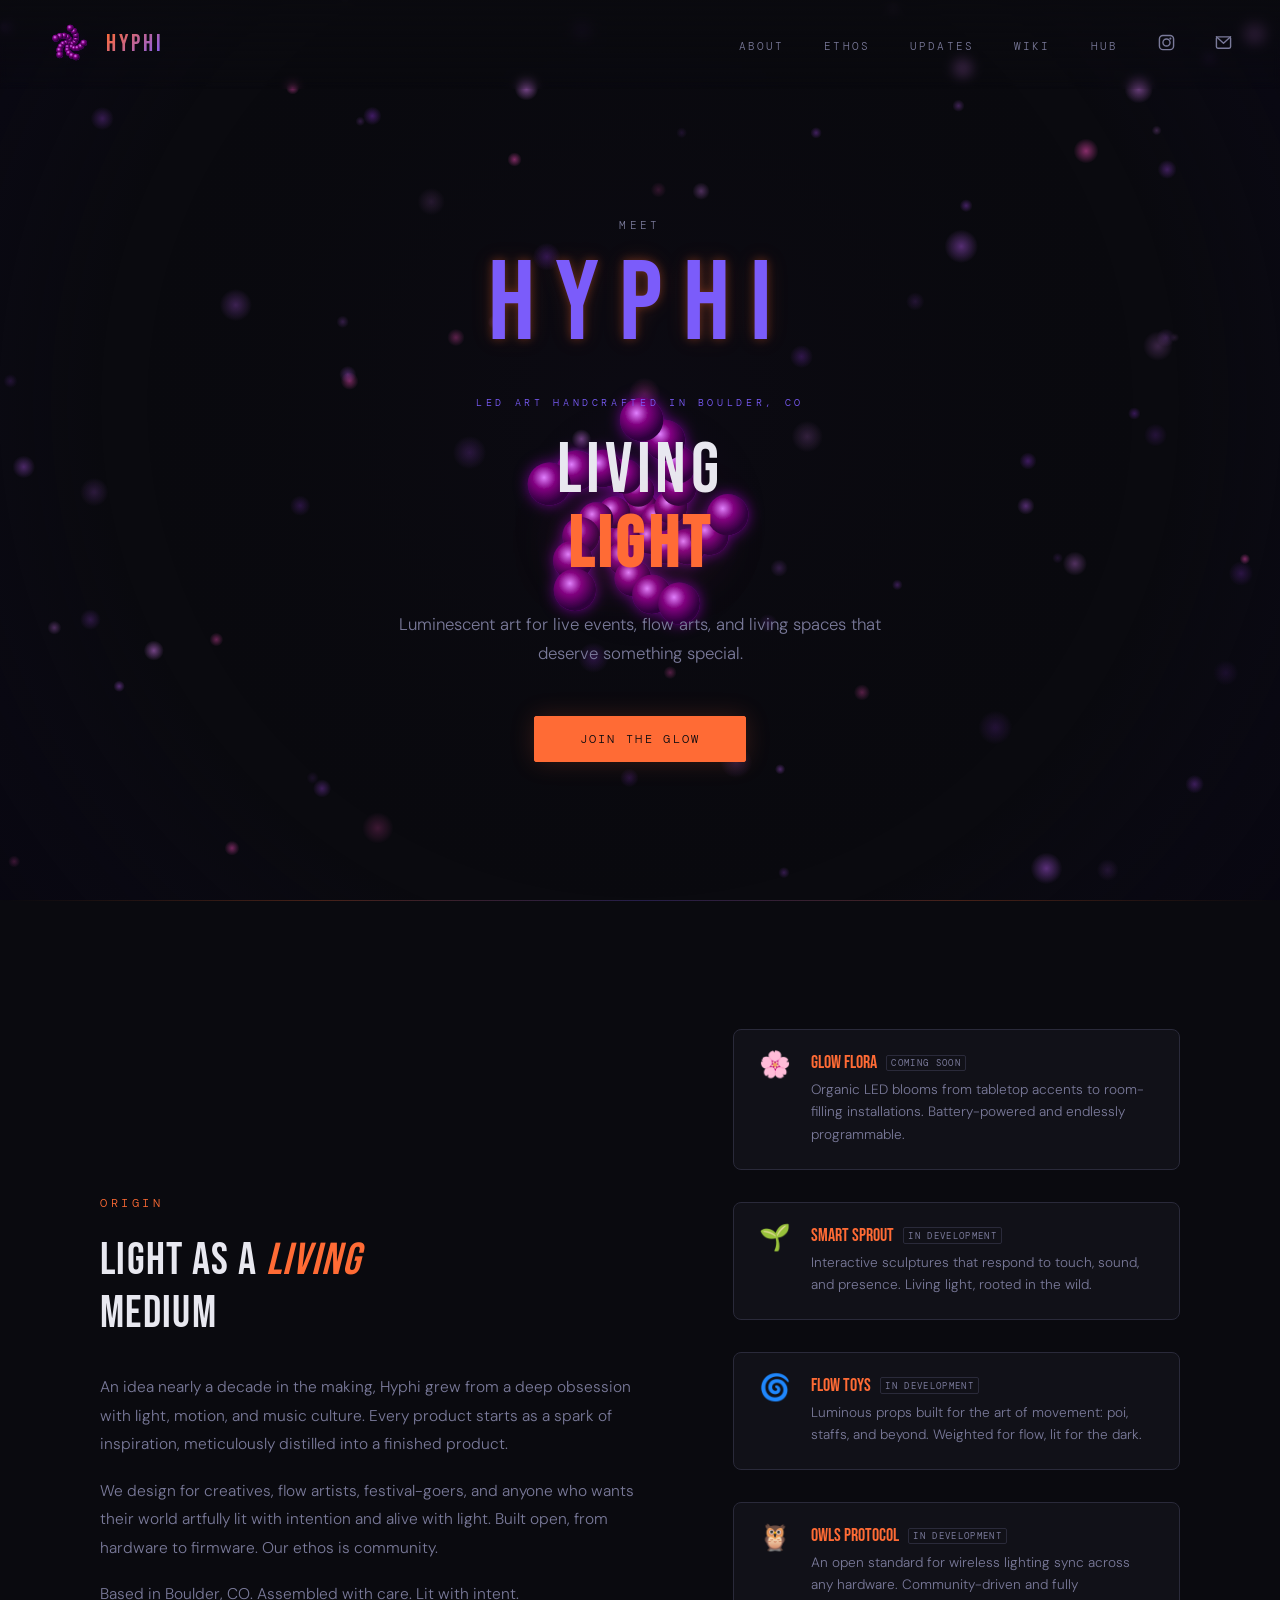
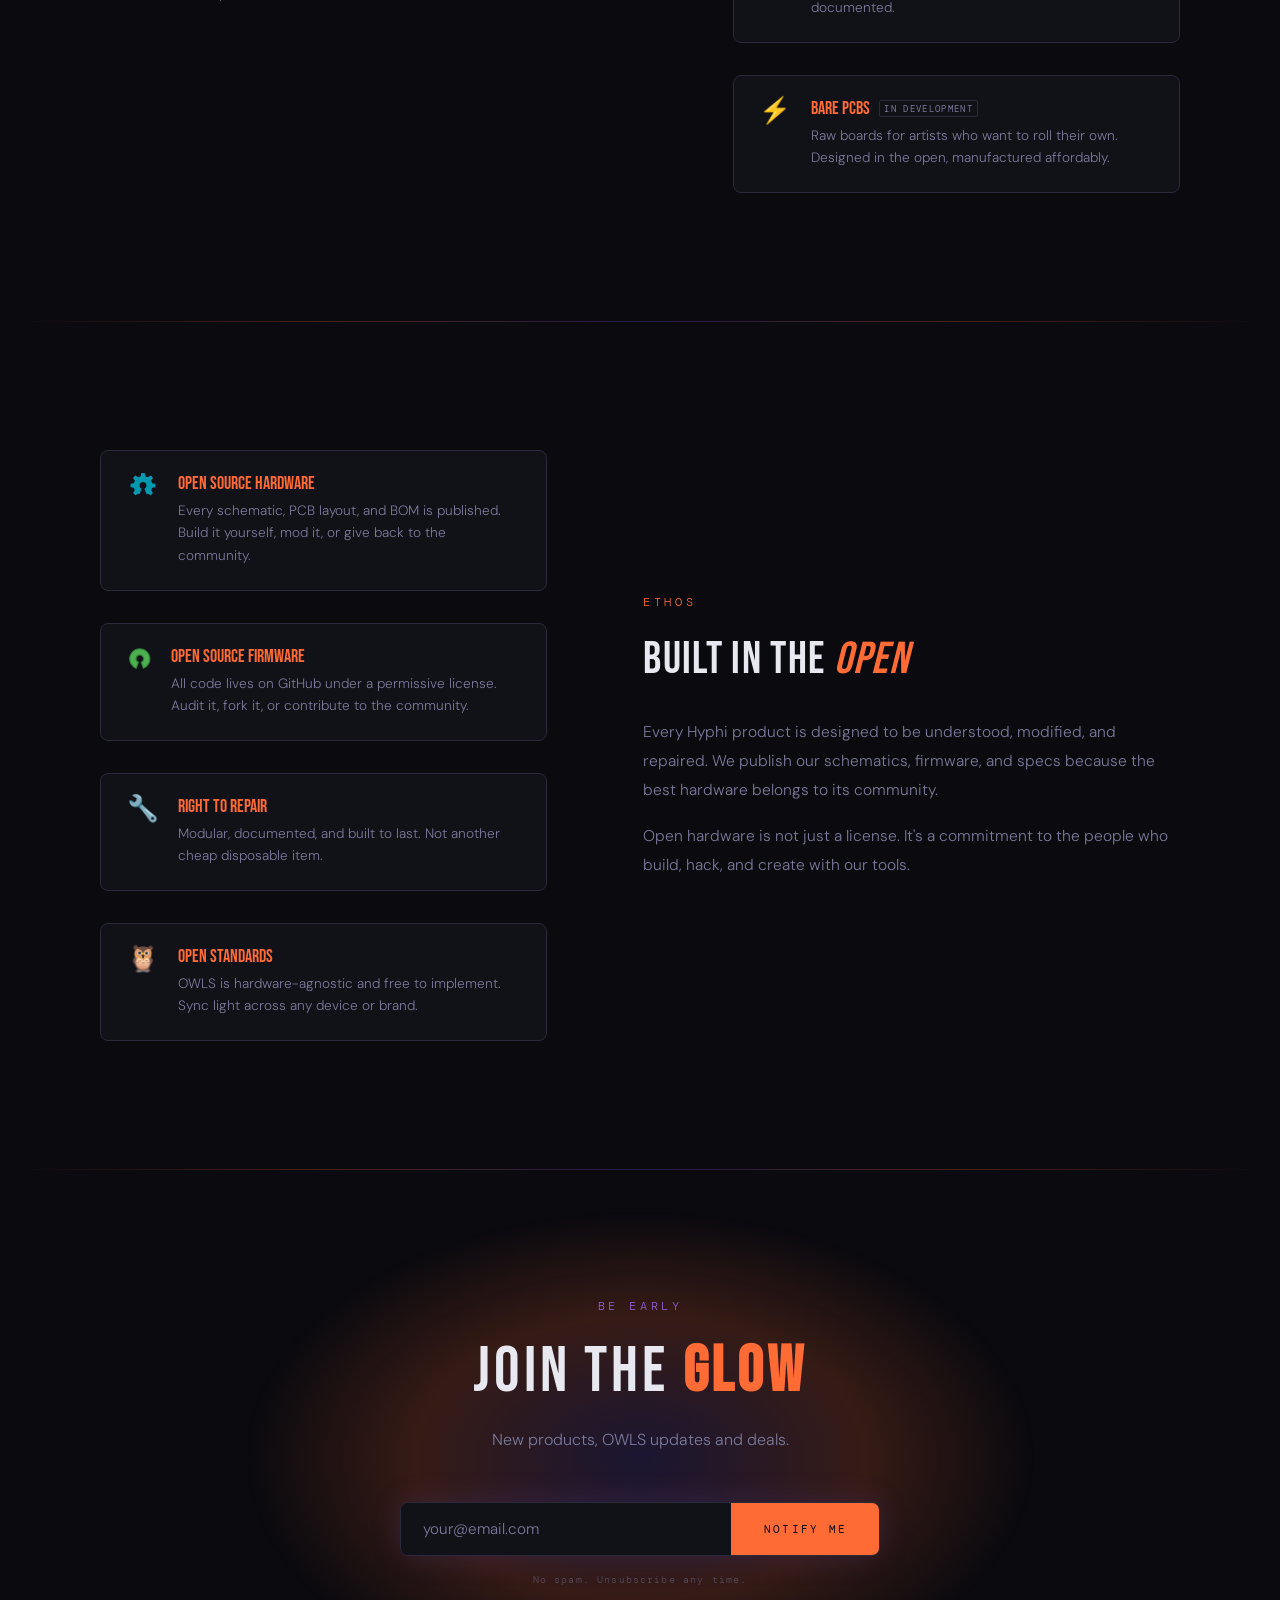
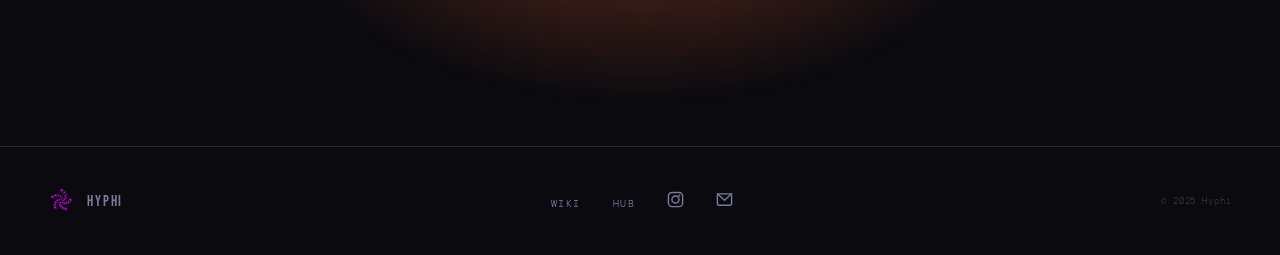
==== commit 3b2abca0: "Resize hero wordmark vs Living Light title and fix orb centering - Grow HYPHI wordmark from 4.5rem t" ====
--- a/index.html
+++ b/index.html
@@ -140,12 +140,11 @@
 
     .hero-orb {
       position: absolute;
-      width: 306px;
-      height: 306px;
+      width: clamp(180px, 22vw, 280px);
+      height: clamp(180px, 22vw, 280px);
       top: 50%;
       left: 50%;
-      margin-top: -153px;
-      margin-left: -153px;
+      transform: translate(-50%, -50%);
       z-index: 0;
       opacity: 0;
       animation: fadeIn 1.2s ease forwards .2s;
@@ -168,7 +167,7 @@
       position: relative;
       z-index: 1;
       font-family: 'Bebas Neue', sans-serif;
-      font-size: 4.5rem;
+      font-size: 7rem;
       letter-spacing: .18em;
       text-transform: uppercase;
       color: var(--accent2);
@@ -180,7 +179,7 @@
 
     .hero-eyebrow {
       position: relative;
-      z-index: 1;
+      z-index: 2;
       font-family: 'DM Mono', monospace;
       font-size: .65rem;
       letter-spacing: .35em;
@@ -195,7 +194,7 @@
       position: relative;
       z-index: 2;
       font-family: 'Bebas Neue', sans-serif;
-      font-size: clamp(3.2rem, 9vw, 7rem);
+      font-size: clamp(2.4rem, 6vw, 4.5rem);
       font-weight: 400;
       line-height: 1.05;
       letter-spacing: .06em;
@@ -587,8 +586,7 @@
       .open-source-inner .about-body { order: -1; }
       .open-source-inner .pillars-mini { order: 1; }
       .hero { justify-content: flex-start; }
-      .hero-wordmark { font-size: 3.2rem; }
-      .hero-orb { width: 200px; height: 200px; margin-top: -100px; margin-left: -100px; }
+      .hero-wordmark { font-size: 4.5rem; }
       footer { flex-direction: column; gap: 1.2rem; text-align: center; }
       .mc-field-group { flex-direction: column; }
       .button { border-left: none; border-top: 1px solid var(--accent); }
@@ -746,7 +744,7 @@
       <div class="pillar-row">
         <span class="pillar-icon">🌸</span>
         <div class="pillar-text">
-          <h3><a href="products/glow-flora.html" style="color:inherit;text-decoration:none;">Glow Flora</a> <span class="badge-soon">Coming Soon</span></h3>
+          <h3>Glow Flora <span class="badge-soon">Coming Soon</span></h3>
           <p>Organic LED blooms from tabletop accents to room-filling installations. Battery-powered and endlessly programmable.</p>
         </div>
       </div>
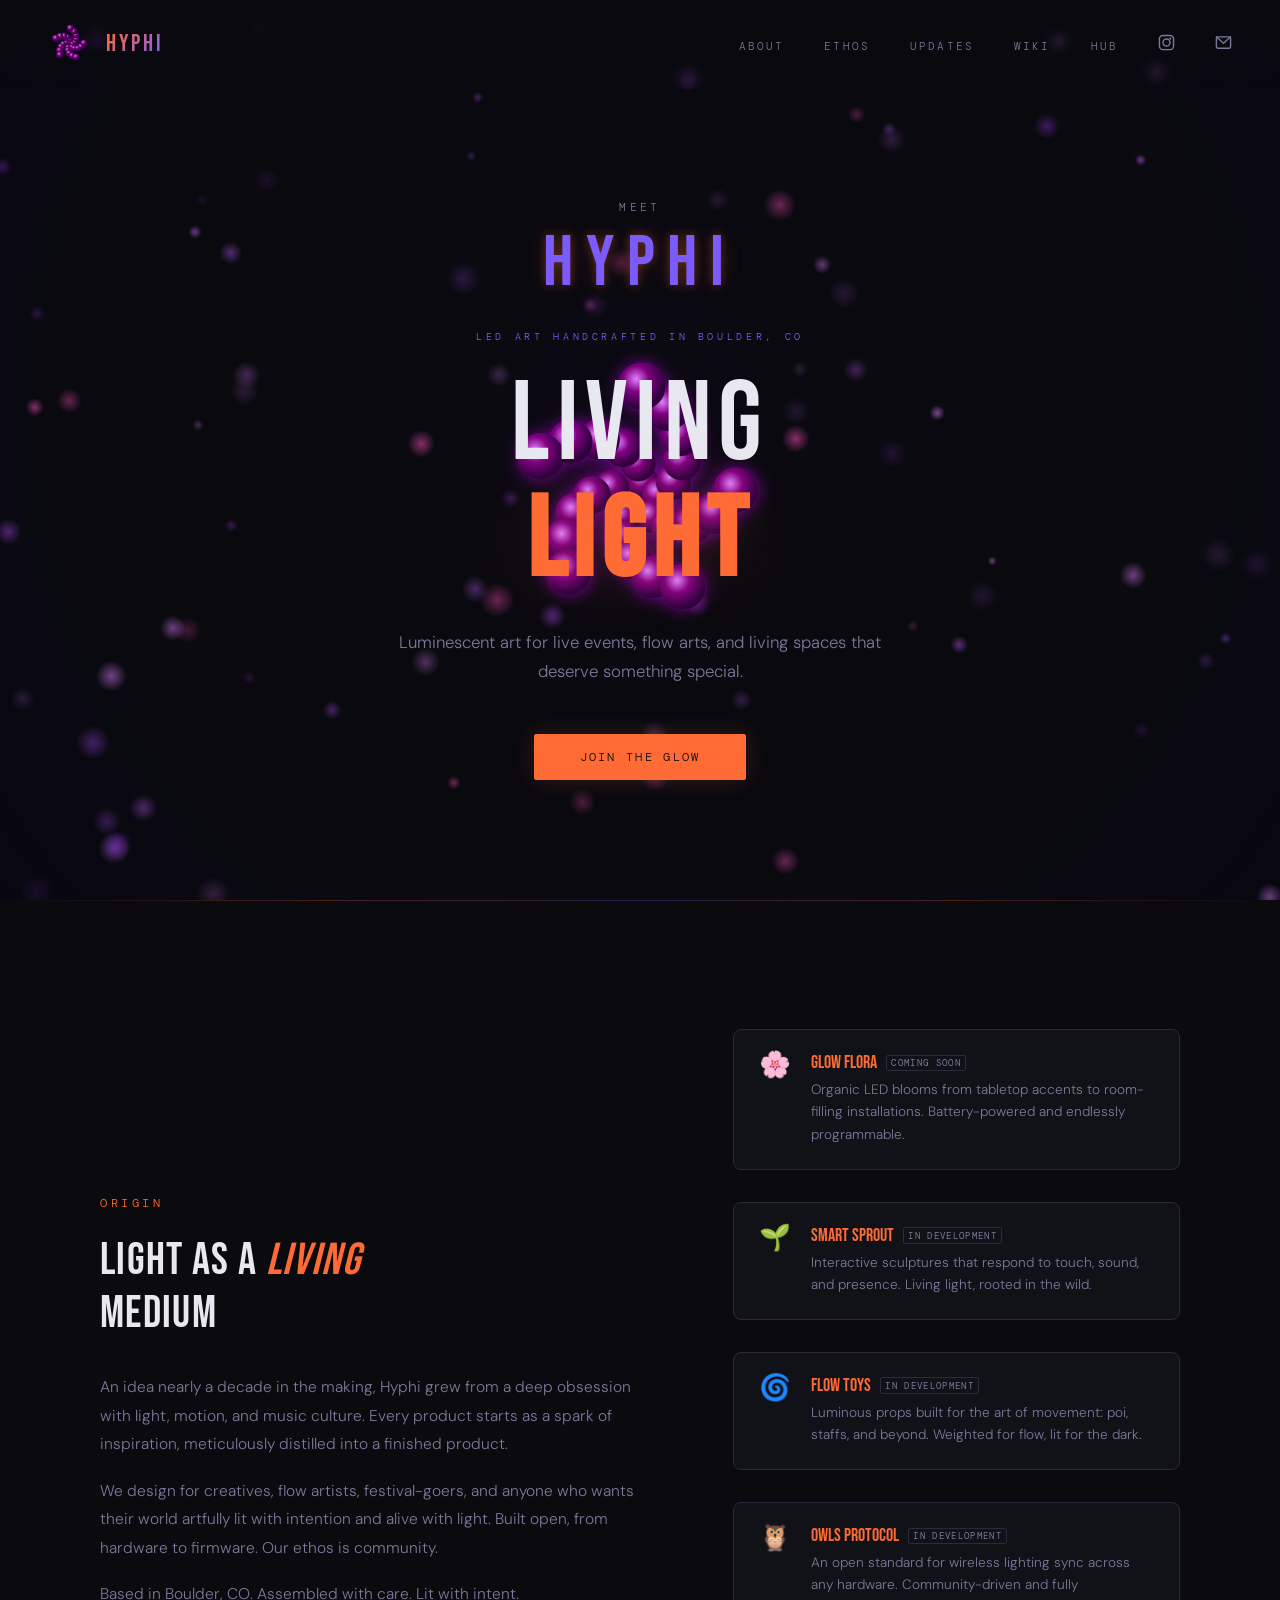
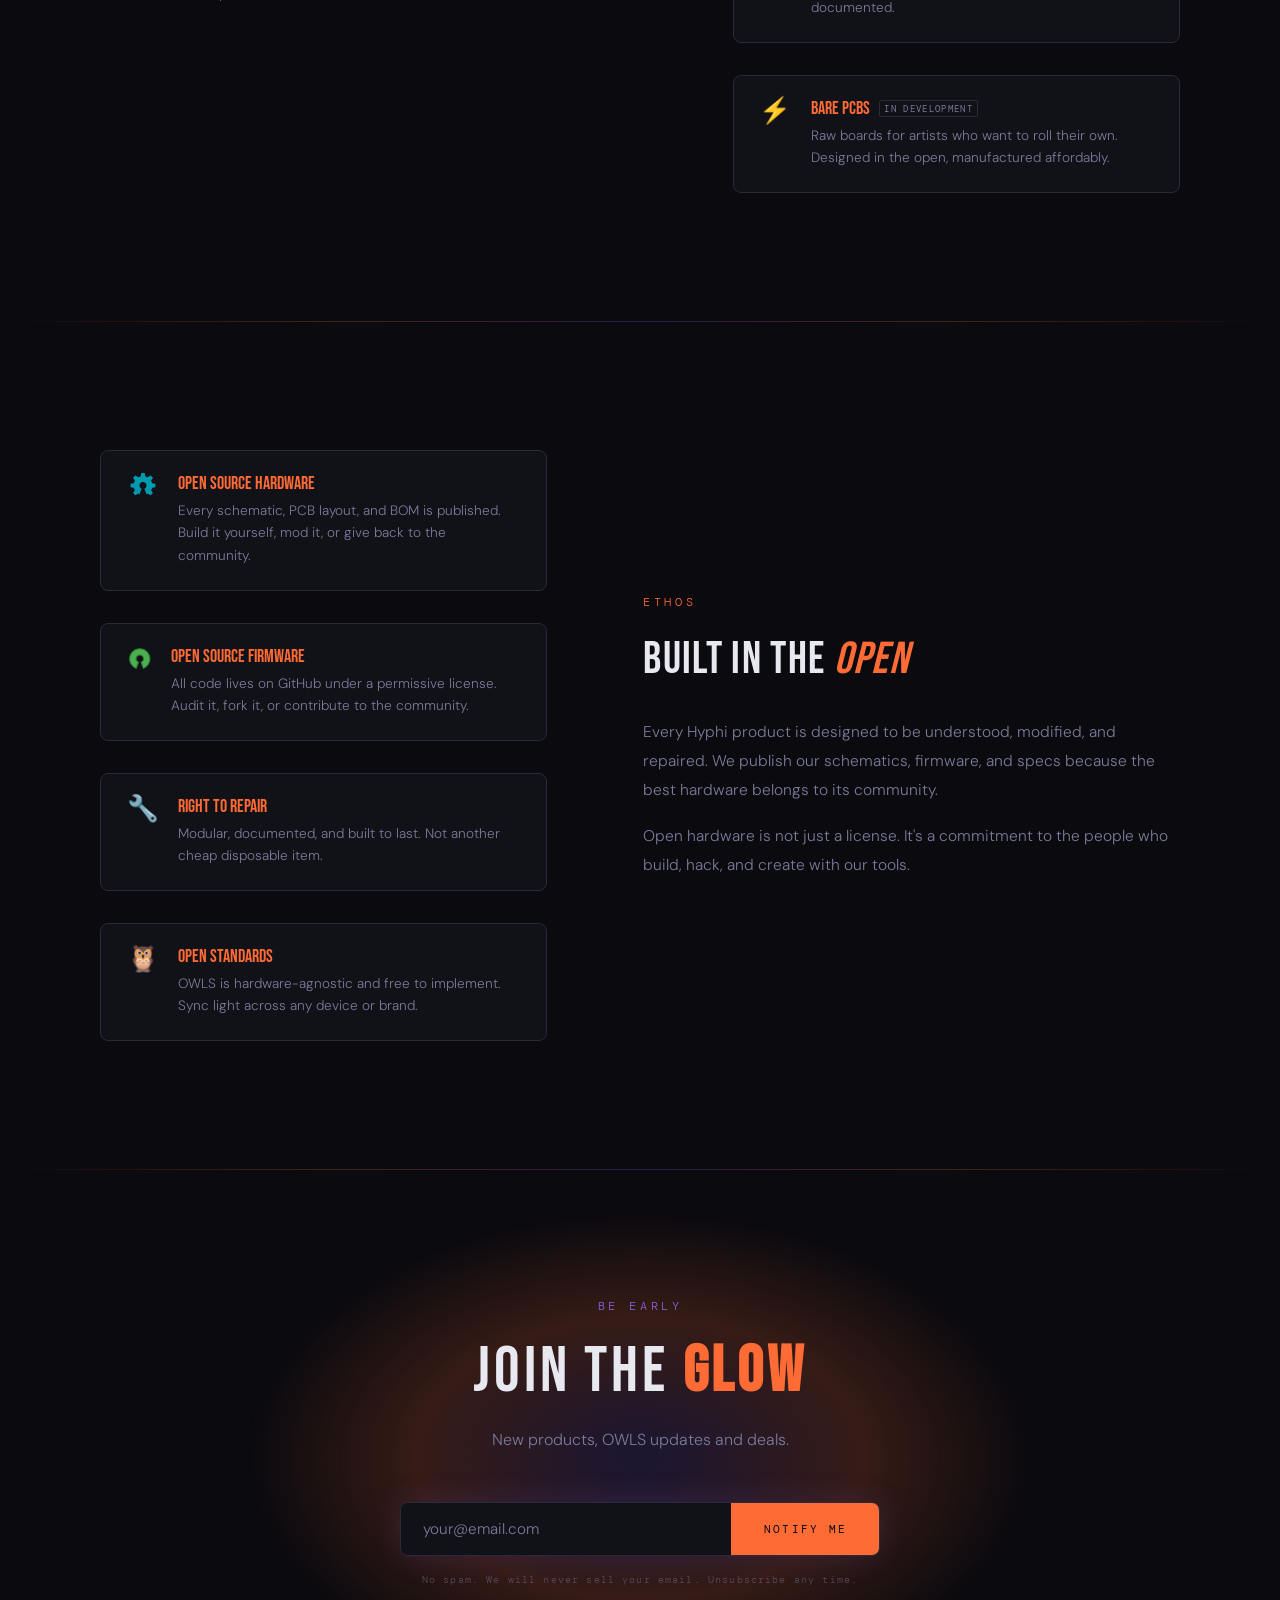
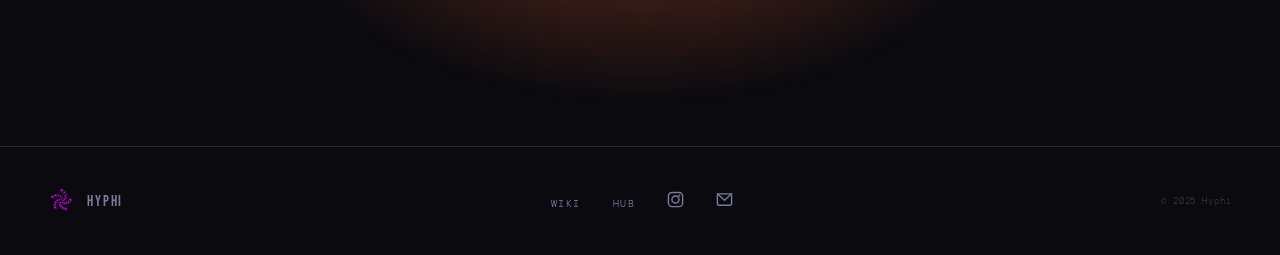
==== commit bfedb9b2: "Add 'never sell your email' note to newsletter signup https://claude.ai/code/session_013ttoxQuMApob5" ====
--- a/index.html
+++ b/index.html
@@ -140,11 +140,12 @@
 
     .hero-orb {
       position: absolute;
-      width: clamp(180px, 22vw, 280px);
-      height: clamp(180px, 22vw, 280px);
+      width: 306px;
+      height: 306px;
       top: 50%;
       left: 50%;
-      transform: translate(-50%, -50%);
+      margin-top: -153px;
+      margin-left: -153px;
       z-index: 0;
       opacity: 0;
       animation: fadeIn 1.2s ease forwards .2s;
@@ -167,7 +168,7 @@
       position: relative;
       z-index: 1;
       font-family: 'Bebas Neue', sans-serif;
-      font-size: 7rem;
+      font-size: 4.5rem;
       letter-spacing: .18em;
       text-transform: uppercase;
       color: var(--accent2);
@@ -179,7 +180,7 @@
 
     .hero-eyebrow {
       position: relative;
-      z-index: 2;
+      z-index: 1;
       font-family: 'DM Mono', monospace;
       font-size: .65rem;
       letter-spacing: .35em;
@@ -194,7 +195,7 @@
       position: relative;
       z-index: 2;
       font-family: 'Bebas Neue', sans-serif;
-      font-size: clamp(2.4rem, 6vw, 4.5rem);
+      font-size: clamp(3.2rem, 9vw, 7rem);
       font-weight: 400;
       line-height: 1.05;
       letter-spacing: .06em;
@@ -586,7 +587,8 @@
       .open-source-inner .about-body { order: -1; }
       .open-source-inner .pillars-mini { order: 1; }
       .hero { justify-content: flex-start; }
-      .hero-wordmark { font-size: 4.5rem; }
+      .hero-wordmark { font-size: 3.2rem; }
+      .hero-orb { width: 200px; height: 200px; margin-top: -100px; margin-left: -100px; }
       footer { flex-direction: column; gap: 1.2rem; text-align: center; }
       .mc-field-group { flex-direction: column; }
       .button { border-left: none; border-top: 1px solid var(--accent); }
@@ -744,7 +746,7 @@
       <div class="pillar-row">
         <span class="pillar-icon">🌸</span>
         <div class="pillar-text">
-          <h3>Glow Flora <span class="badge-soon">Coming Soon</span></h3>
+          <h3><a href="products/glow-flora.html" style="color:inherit;text-decoration:none;">Glow Flora</a> <span class="badge-soon">Coming Soon</span></h3>
           <p>Organic LED blooms from tabletop accents to room-filling installations. Battery-powered and endlessly programmable.</p>
         </div>
       </div>
@@ -865,7 +867,7 @@
       </div>
     </form>
   </div>
-  <p class="signup-note">No spam. Unsubscribe any time.</p>
+  <p class="signup-note">No spam. We will never sell your email. Unsubscribe any time.</p>
 </section>
 
 <!-- FOOTER -->
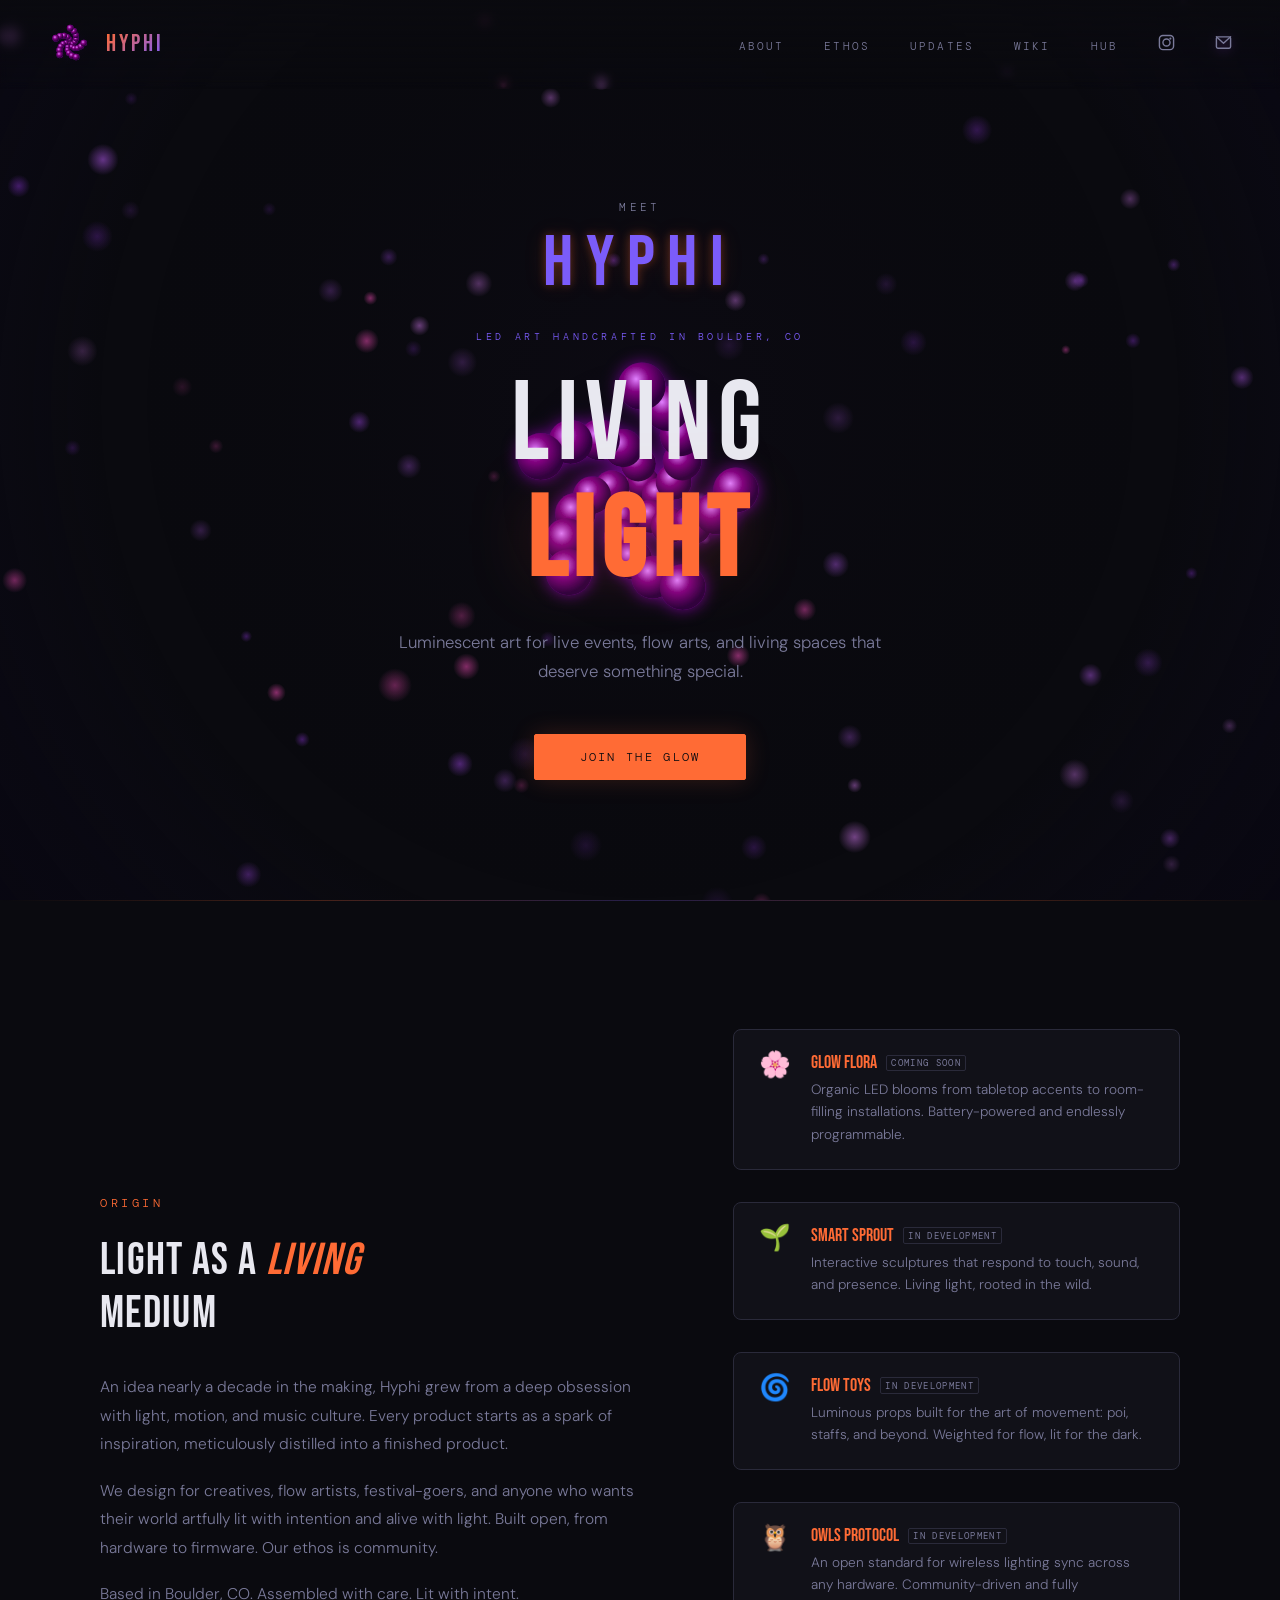
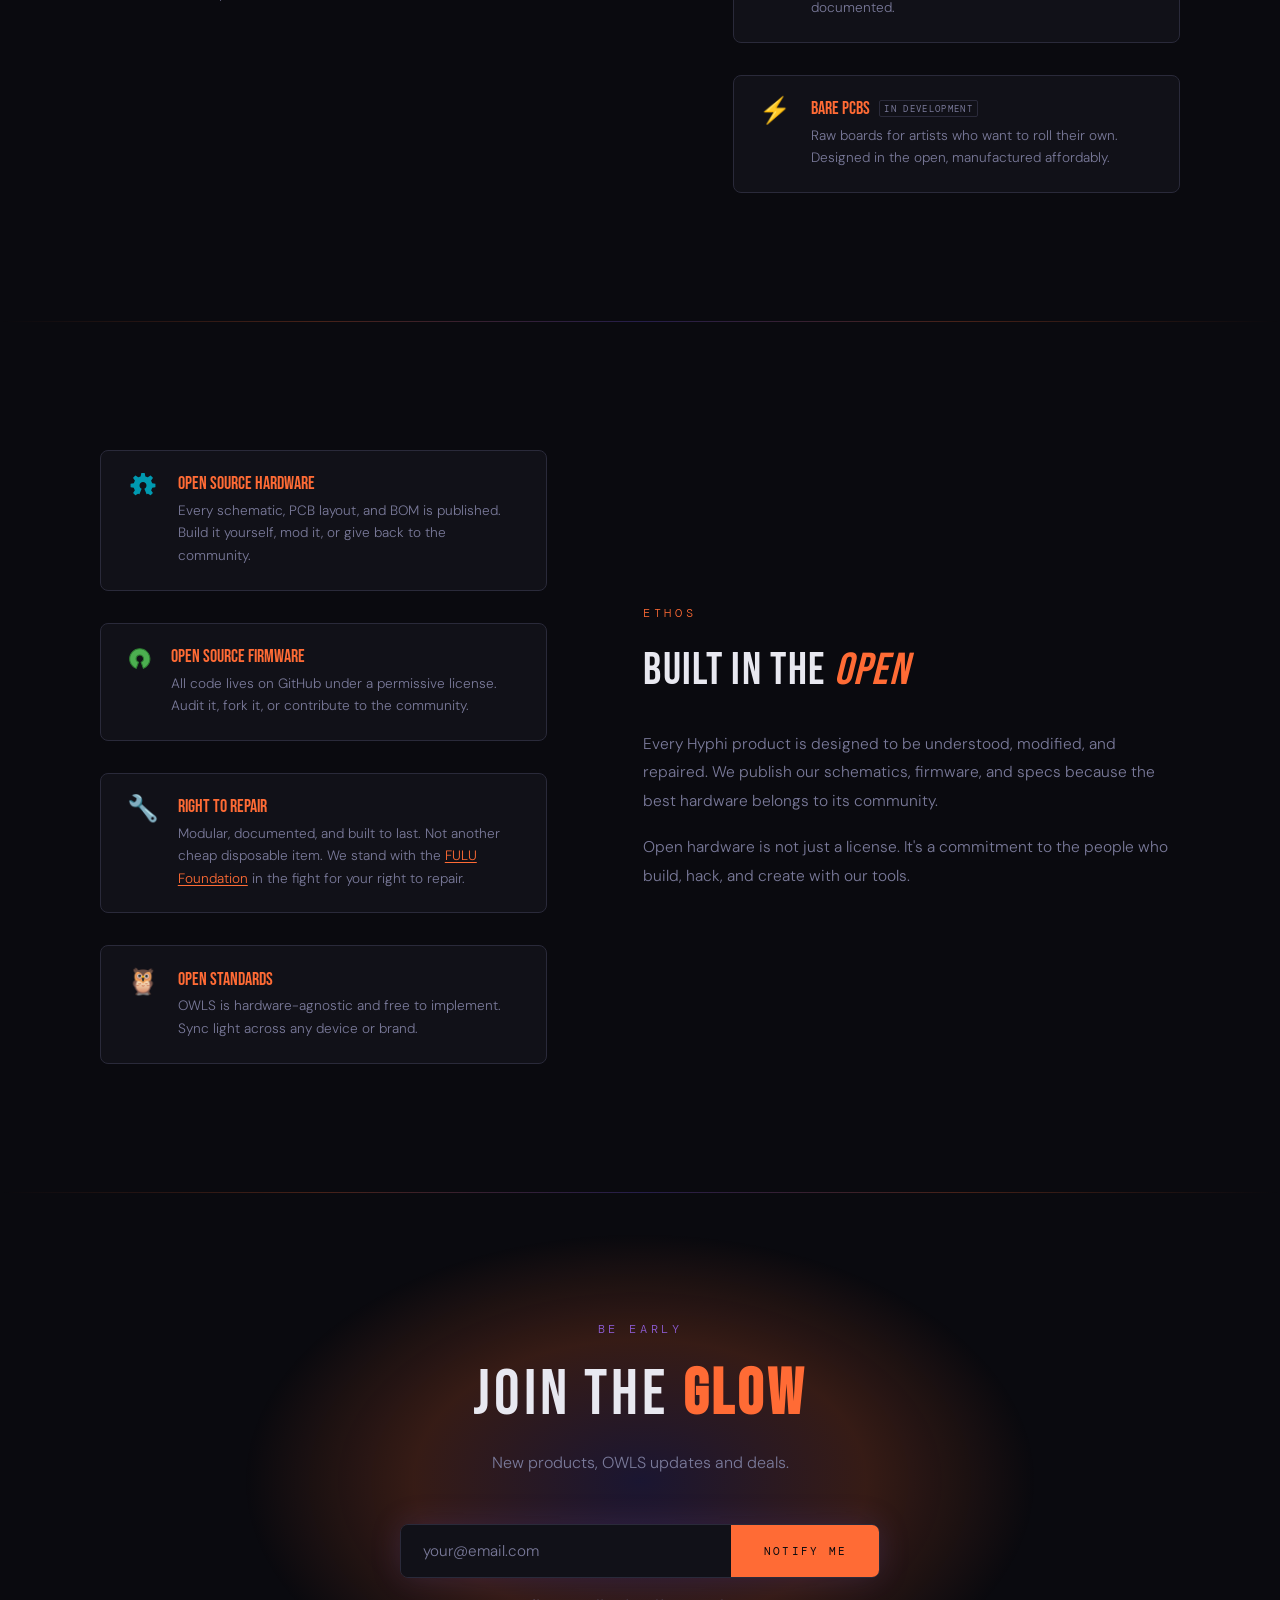
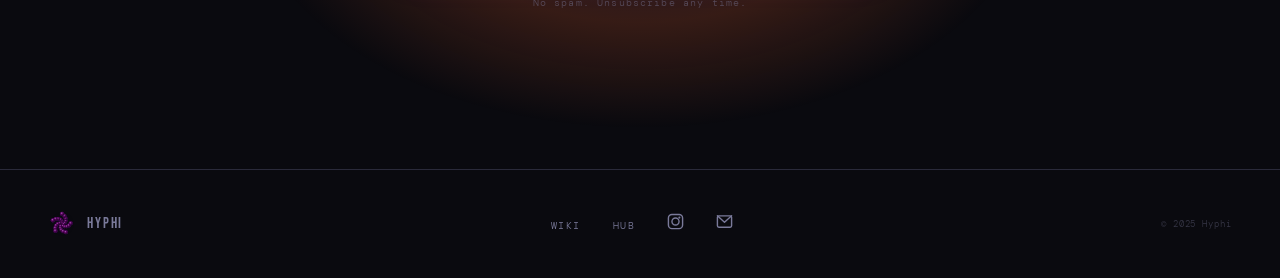
==== commit f0626fd1: "Link FULU Foundation in Right to Repair pillar Co-Authored-By: Claude Opus 5.5 (1M context) <noreply" ====
--- a/index.html
+++ b/index.html
@@ -368,6 +368,12 @@
       font-size: .85rem;
       line-height: 1.65;
       color: var(--sub);
+    }
+
+    .pillar-text p a {
+      color: var(--accent);
+      text-decoration: underline;
+      text-underline-offset: 2px;
     }
 
     /* ── OPEN SOURCE ── */
@@ -746,7 +752,7 @@
       <div class="pillar-row">
         <span class="pillar-icon">🌸</span>
         <div class="pillar-text">
-          <h3><a href="products/glow-flora.html" style="color:inherit;text-decoration:none;">Glow Flora</a> <span class="badge-soon">Coming Soon</span></h3>
+          <h3>Glow Flora <span class="badge-soon">Coming Soon</span></h3>
           <p>Organic LED blooms from tabletop accents to room-filling installations. Battery-powered and endlessly programmable.</p>
         </div>
       </div>
@@ -806,7 +812,7 @@
         <span class="pillar-icon">🔧</span>
         <div class="pillar-text">
           <h3>Right to Repair</h3>
-          <p>Modular, documented, and built to last. Not another cheap disposable item.</p>
+          <p>Modular, documented, and built to last. Not another cheap disposable item. We stand with the <a href="https://www.fulu.org/" target="_blank" rel="noopener">FULU Foundation</a> in the fight for your right to repair.</p>
         </div>
       </div>
       <div class="pillar-row">
@@ -867,7 +873,7 @@
       </div>
     </form>
   </div>
-  <p class="signup-note">No spam. We will never sell your email. Unsubscribe any time.</p>
+  <p class="signup-note">No spam. Unsubscribe any time.</p>
 </section>
 
 <!-- FOOTER -->
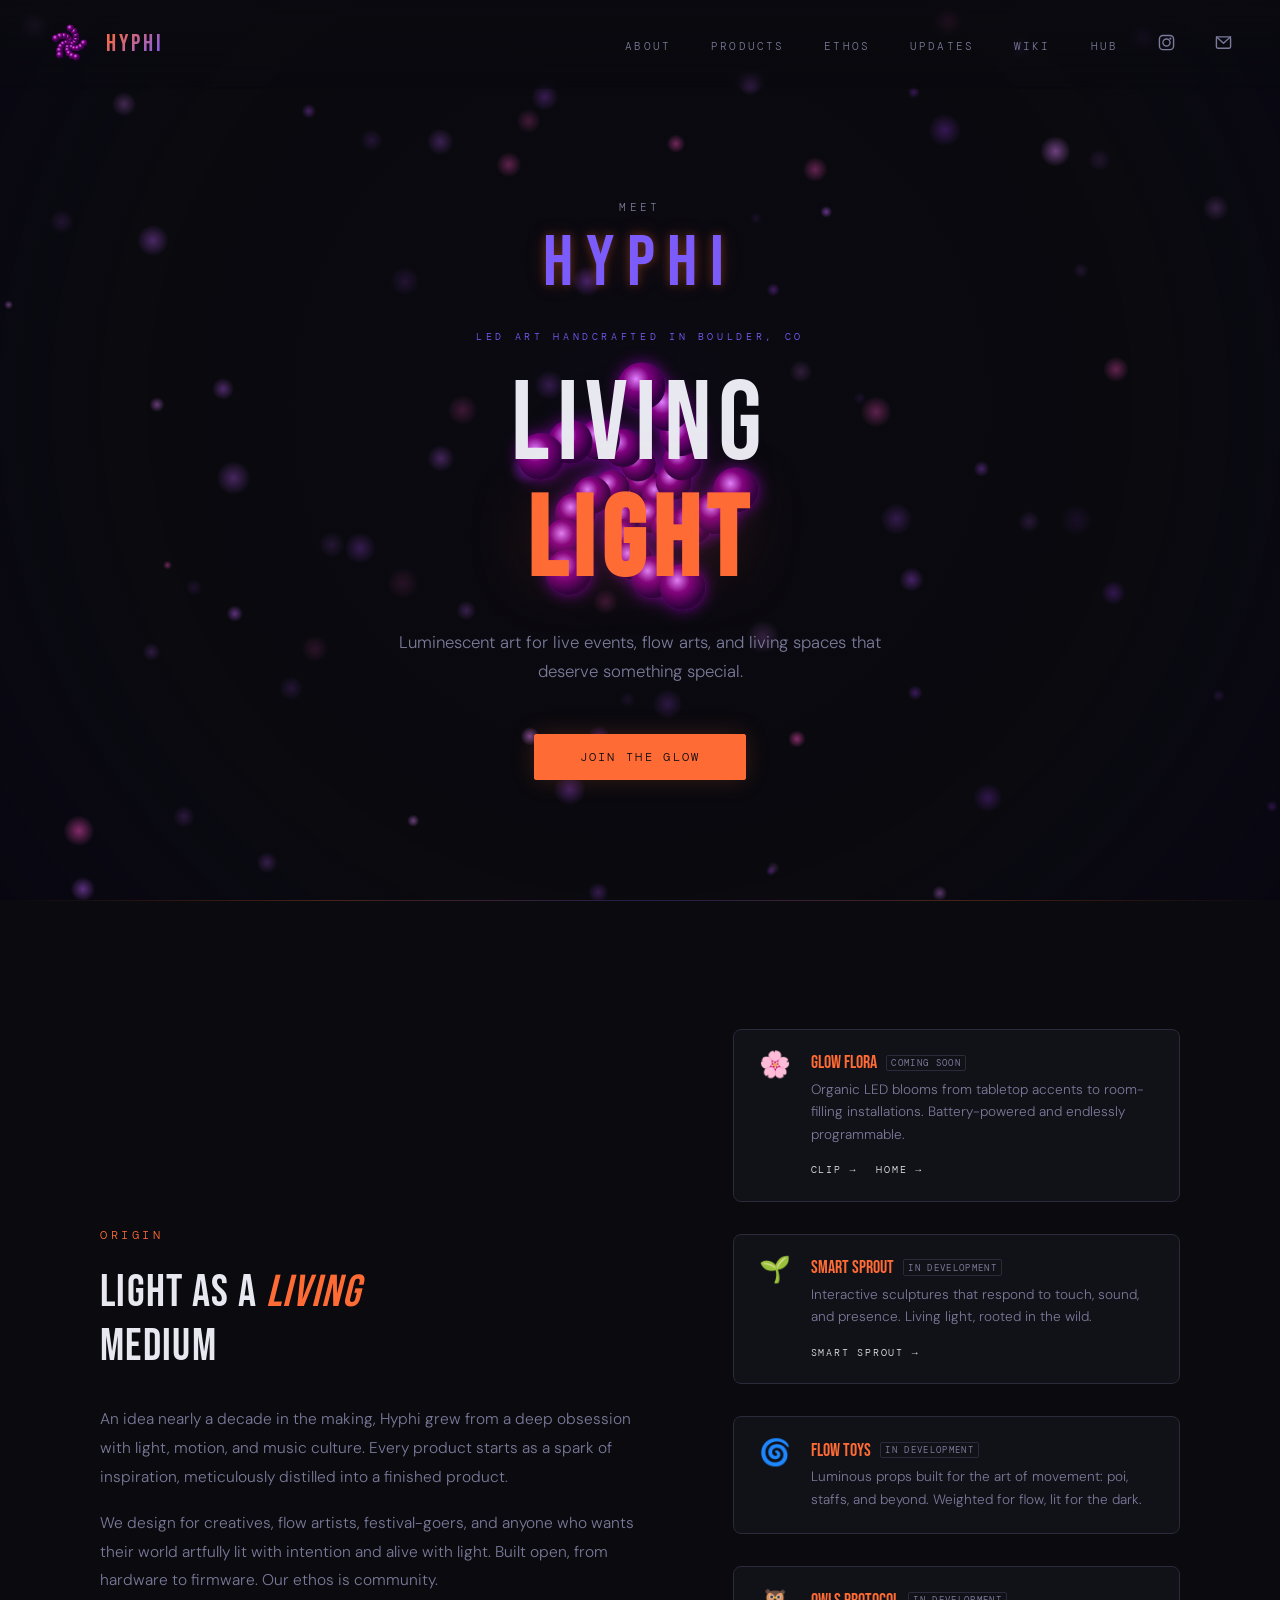
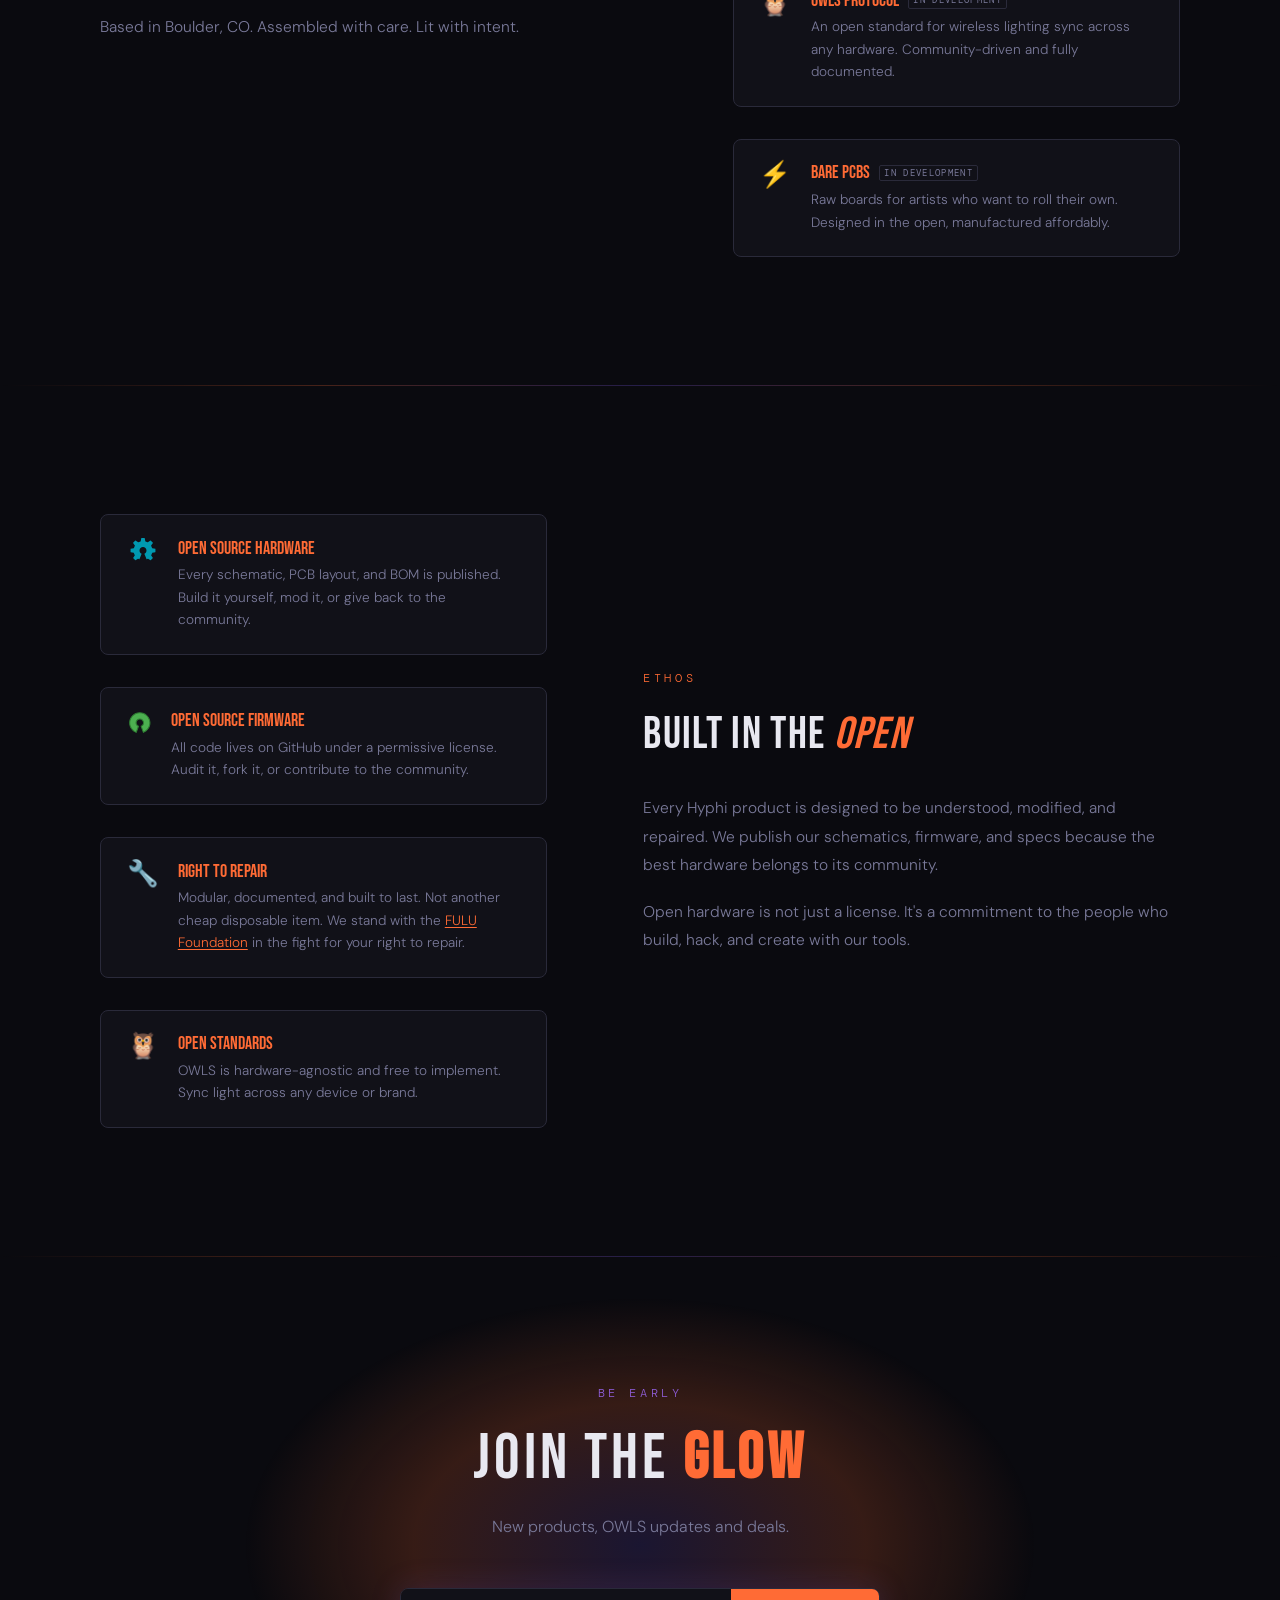
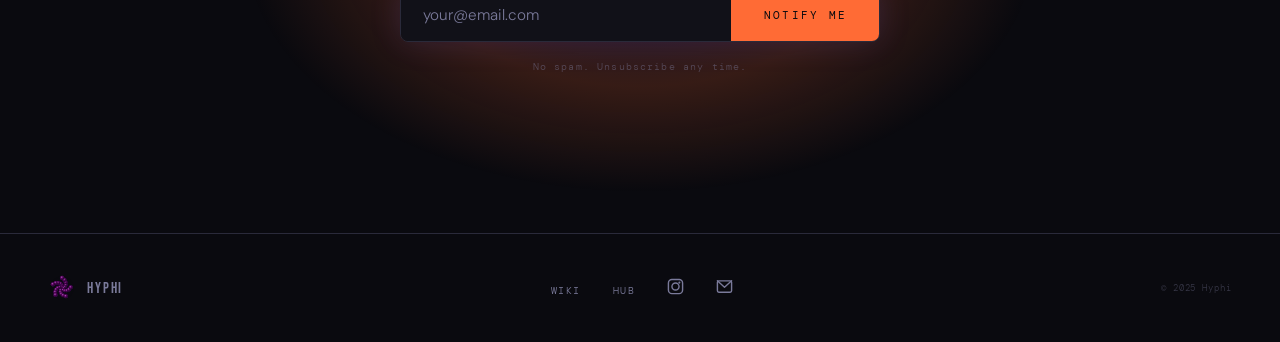
==== commit 727bafd0: "Add product pages for Glow Flora Clip, Glow Flora Home and Smart Sprout Static pages under /products" ====
--- a/index.html
+++ b/index.html
@@ -375,6 +375,28 @@
       text-decoration: underline;
       text-underline-offset: 2px;
     }
+
+    #products { scroll-margin-top: 6rem; }
+
+    .pillar-links {
+      display: flex;
+      flex-wrap: wrap;
+      gap: 1.2rem;
+      margin-top: .7rem;
+      list-style: none;
+    }
+
+    .pillar-links a {
+      font-family: 'DM Mono', monospace;
+      font-size: .62rem;
+      letter-spacing: .18em;
+      text-transform: uppercase;
+      color: var(--text);
+      text-decoration: none;
+      transition: color .3s;
+    }
+
+    .pillar-links a:hover { color: var(--accent); }
 
     /* ── OPEN SOURCE ── */
     .open-source {
@@ -661,6 +683,7 @@
   </a>
   <ul class="nav-links">
     <li><a href="#about">About</a></li>
+    <li><a href="#products">Products</a></li>
     <li><a href="#open-source">Ethos</a></li>
     <li><a href="#signup">Updates</a></li>
     <li><a href="https://wiki.hyphi.art" target="_blank">Wiki</a></li>
@@ -748,12 +771,16 @@
       <p>We design for creatives, flow artists, festival-goers, and anyone who wants their world artfully lit with intention and alive with light. Built open, from hardware to firmware. Our ethos is community.</p>
       <p>Based in Boulder, CO. Assembled with care. Lit with intent.</p>
     </div>
-    <div class="pillars-mini reveal">
+    <div class="pillars-mini reveal" id="products">
       <div class="pillar-row">
         <span class="pillar-icon">🌸</span>
         <div class="pillar-text">
           <h3>Glow Flora <span class="badge-soon">Coming Soon</span></h3>
           <p>Organic LED blooms from tabletop accents to room-filling installations. Battery-powered and endlessly programmable.</p>
+          <ul class="pillar-links">
+            <li><a href="products/glow-flora-clip/">Clip →</a></li>
+            <li><a href="products/glow-flora-home/">Home →</a></li>
+          </ul>
         </div>
       </div>
       <div class="pillar-row">
@@ -761,6 +788,9 @@
         <div class="pillar-text">
           <h3>Smart Sprout <span class="badge-soon">In Development</span></h3>
           <p>Interactive sculptures that respond to touch, sound, and presence. Living light, rooted in the wild.</p>
+          <ul class="pillar-links">
+            <li><a href="products/smart-sprout/">Smart Sprout →</a></li>
+          </ul>
         </div>
       </div>
       <div class="pillar-row">
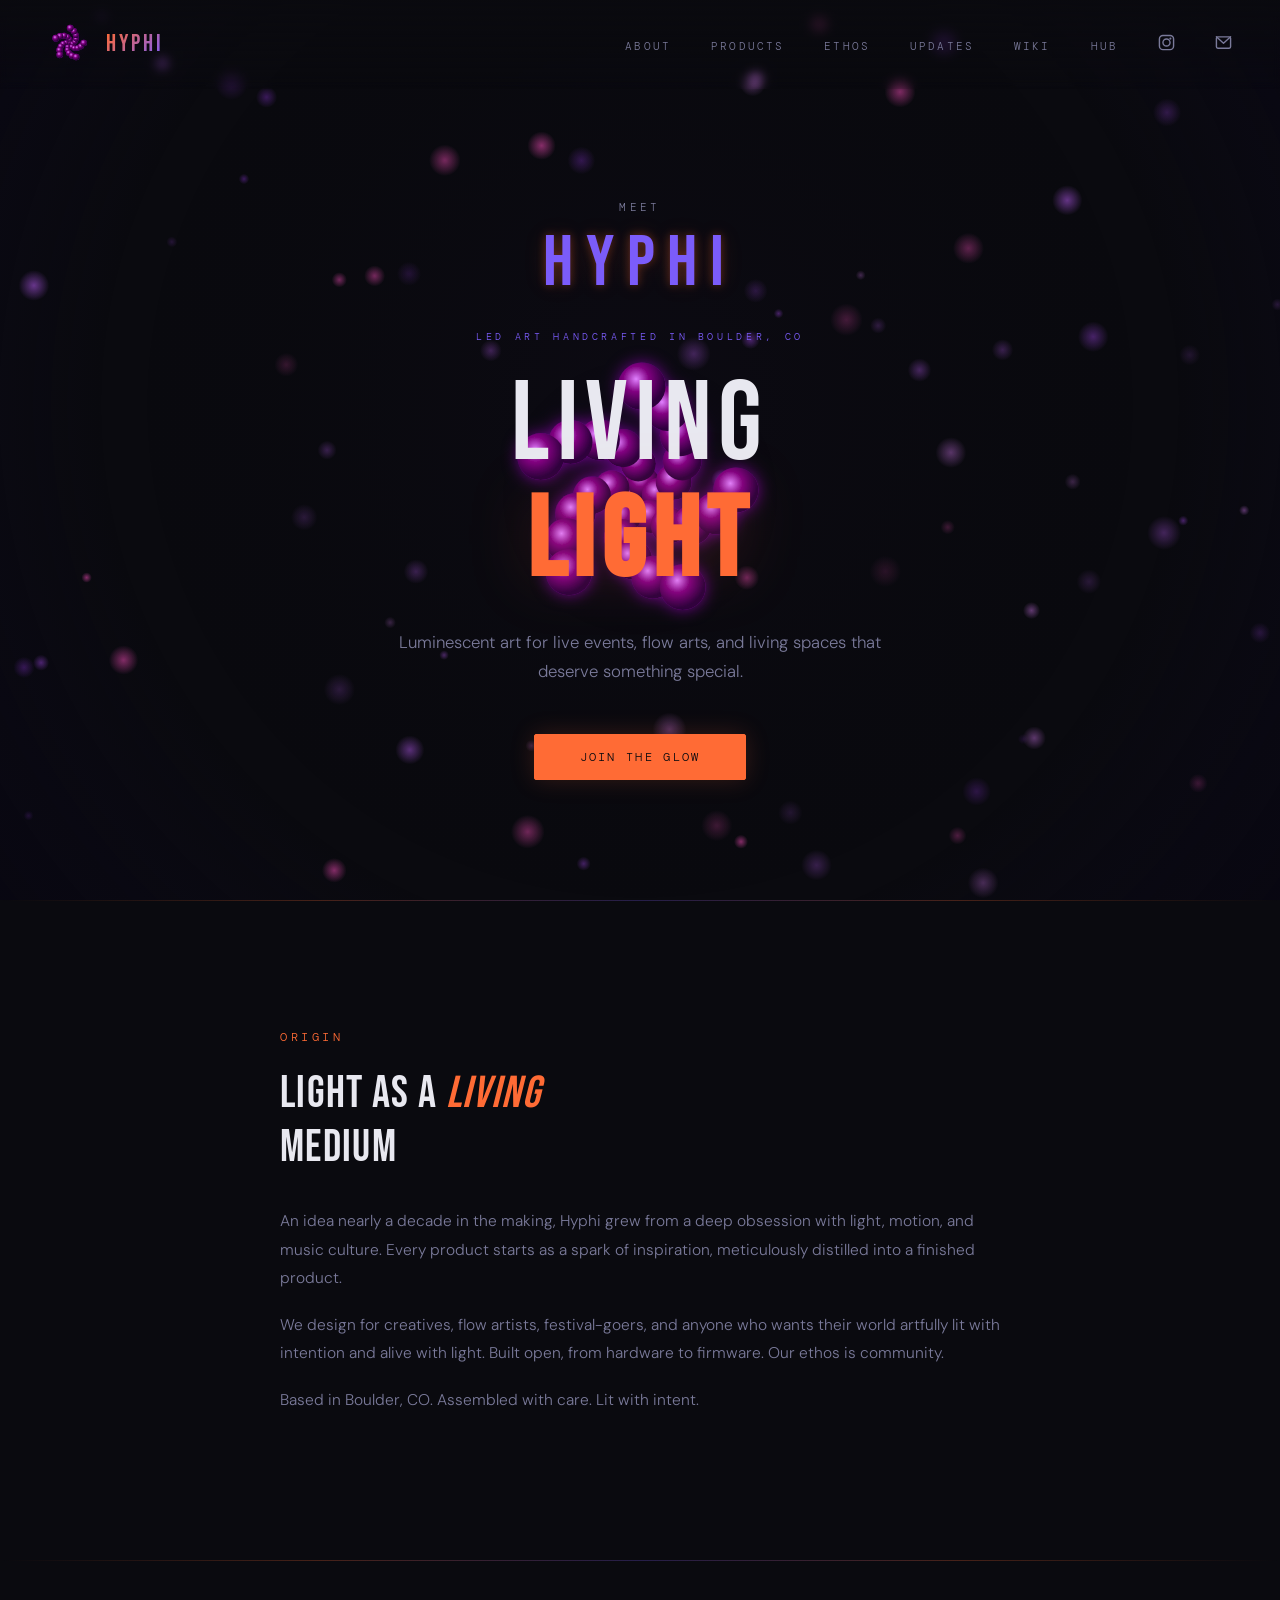
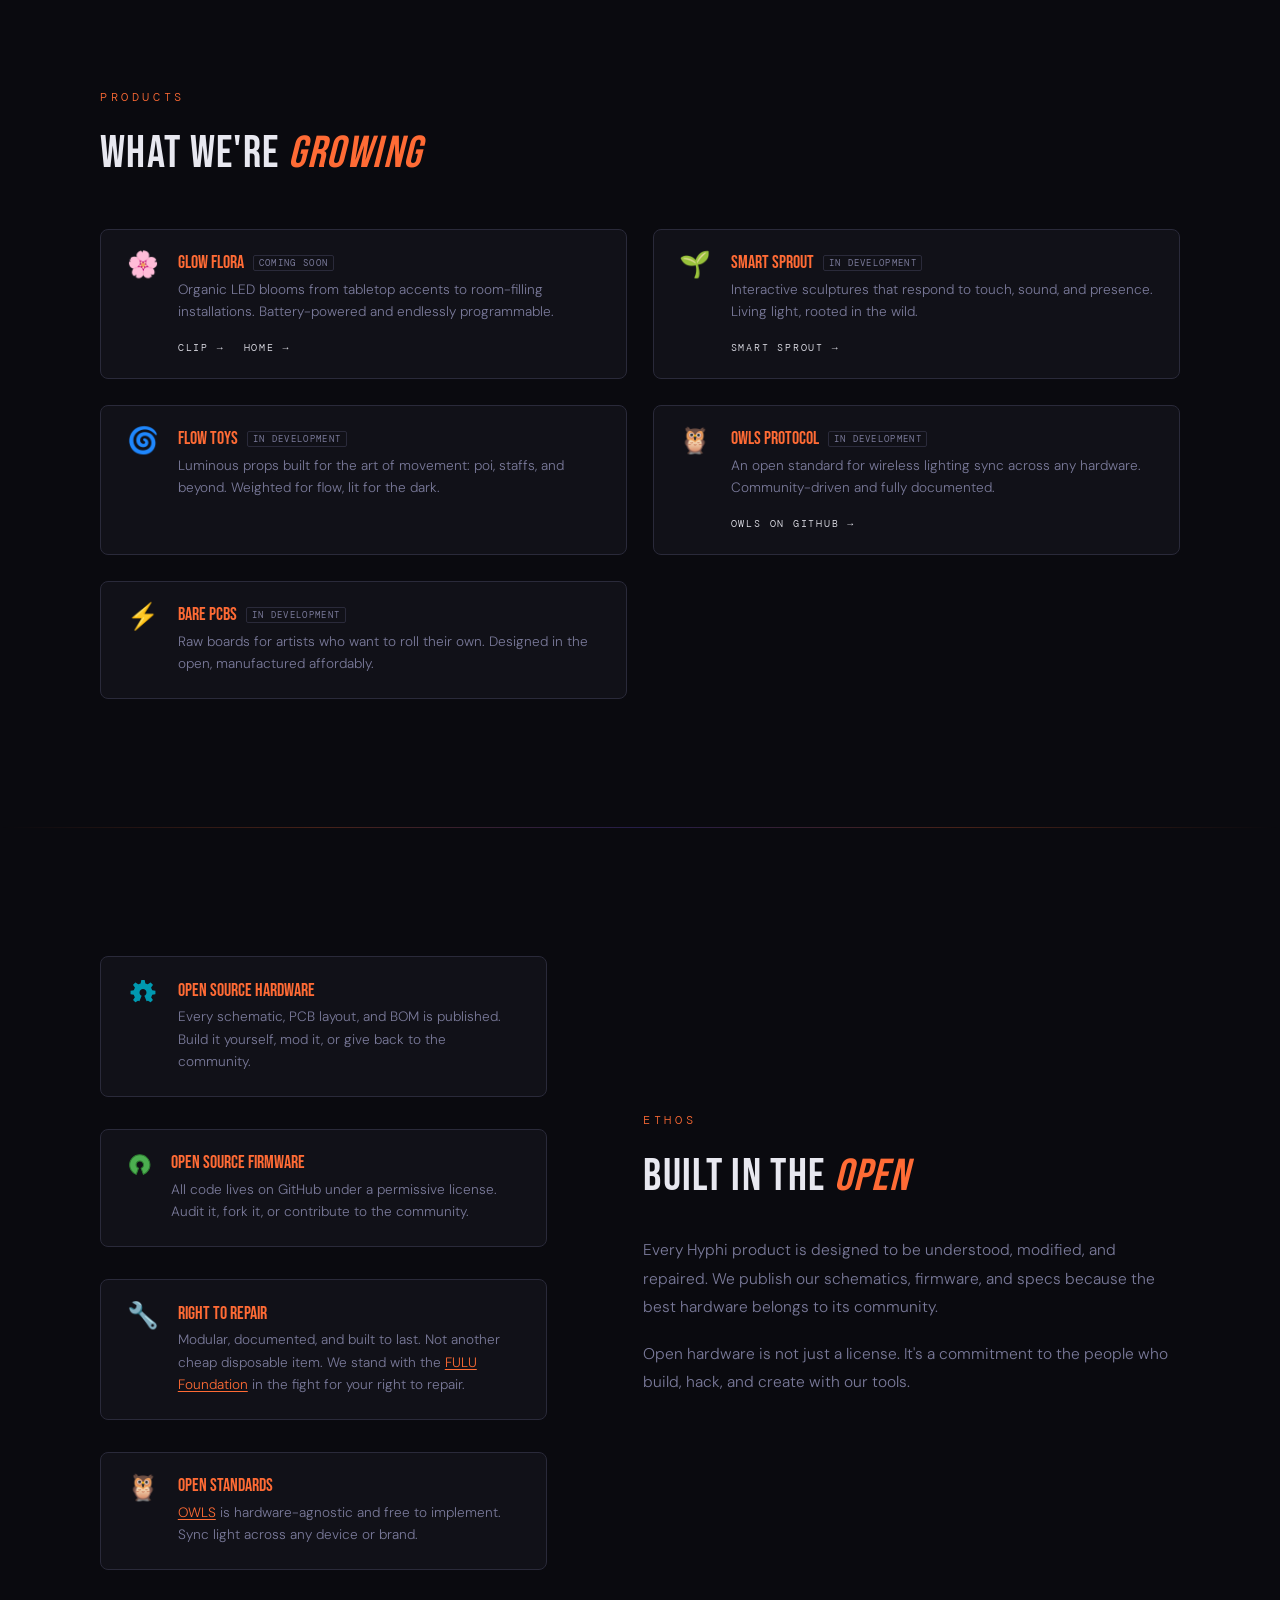
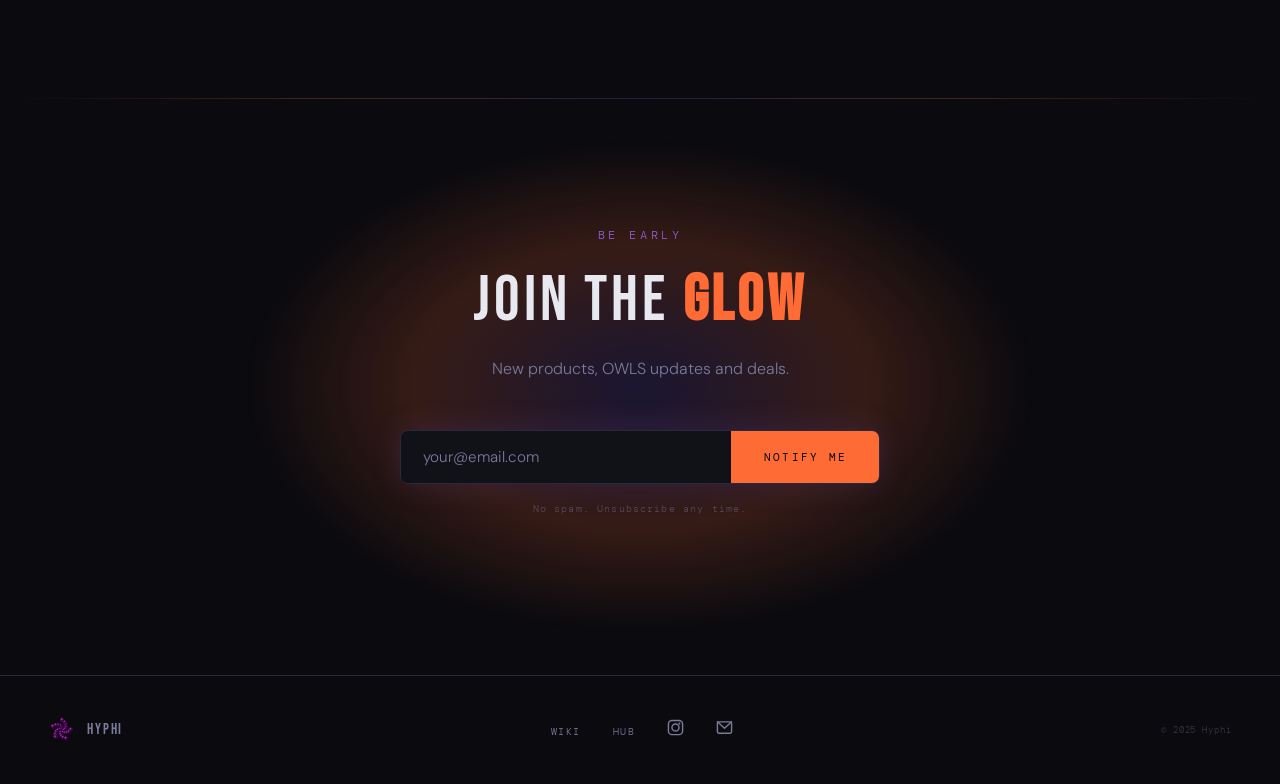
==== commit b408aae2: "Split Products into its own section, add OWLS link and product sign-up modal - Homepage: Origin is n" ====
--- a/index.html
+++ b/index.html
@@ -313,6 +313,31 @@
       margin-bottom: 1.1rem;
     }
 
+    .origin-inner {
+      max-width: 720px;
+      margin: 0 auto;
+    }
+
+    /* ── PRODUCTS ── */
+    .products {
+      position: relative;
+      z-index: 1;
+      padding: 8rem 2rem;
+    }
+
+    .products-inner {
+      max-width: 1080px;
+      margin: 0 auto;
+    }
+
+    .products-head { max-width: 720px; margin-bottom: 3rem; }
+
+    .products-grid {
+      display: grid;
+      grid-template-columns: repeat(2, 1fr);
+      gap: 1.6rem;
+    }
+
     .pillars-mini {
       display: flex;
       flex-direction: column;
@@ -375,8 +400,6 @@
       text-decoration: underline;
       text-underline-offset: 2px;
     }
-
-    #products { scroll-margin-top: 6rem; }
 
     .pillar-links {
       display: flex;
@@ -611,6 +634,7 @@
       nav { padding: 1.1rem 1.5rem; }
       .nav-links { display: none; }
       .about-inner { grid-template-columns: 1fr; gap: 3rem; }
+      .products-grid { grid-template-columns: 1fr; }
       .open-source-inner { grid-template-columns: 1fr; gap: 3rem; }
       .open-source-inner .about-body { order: -1; }
       .open-source-inner .pillars-mini { order: 1; }
@@ -763,7 +787,7 @@
 
 <!-- ABOUT -->
 <section class="about" id="about">
-  <div class="about-inner">
+  <div class="origin-inner">
     <div class="about-body reveal">
       <span class="section-tag">Origin</span>
       <h2 class="about-heading">Light as a <em>living</em><br>medium</h2>
@@ -771,7 +795,19 @@
       <p>We design for creatives, flow artists, festival-goers, and anyone who wants their world artfully lit with intention and alive with light. Built open, from hardware to firmware. Our ethos is community.</p>
       <p>Based in Boulder, CO. Assembled with care. Lit with intent.</p>
     </div>
-    <div class="pillars-mini reveal" id="products">
+  </div>
+</section>
+
+<div class="divider"></div>
+
+<!-- PRODUCTS -->
+<section class="products" id="products">
+  <div class="products-inner">
+    <div class="products-head about-body reveal">
+      <span class="section-tag">Products</span>
+      <h2 class="about-heading">What we're <em>growing</em></h2>
+    </div>
+    <div class="products-grid reveal">
       <div class="pillar-row">
         <span class="pillar-icon">🌸</span>
         <div class="pillar-text">
@@ -805,6 +841,9 @@
         <div class="pillar-text">
           <h3>OWLS Protocol <span class="badge-soon">In Development</span></h3>
           <p>An open standard for wireless lighting sync across any hardware. Community-driven and fully documented.</p>
+          <ul class="pillar-links">
+            <li><a href="https://github.com/skyfly200/OWLS" target="_blank" rel="noopener">OWLS on GitHub →</a></li>
+          </ul>
         </div>
       </div>
       <div class="pillar-row">
@@ -849,7 +888,7 @@
         <span class="pillar-icon">🦉</span>
         <div class="pillar-text">
           <h3>Open Standards</h3>
-          <p>OWLS is hardware-agnostic and free to implement. Sync light across any device or brand.</p>
+          <p><a href="https://github.com/skyfly200/OWLS" target="_blank" rel="noopener">OWLS</a> is hardware-agnostic and free to implement. Sync light across any device or brand.</p>
         </div>
       </div>
     </div>
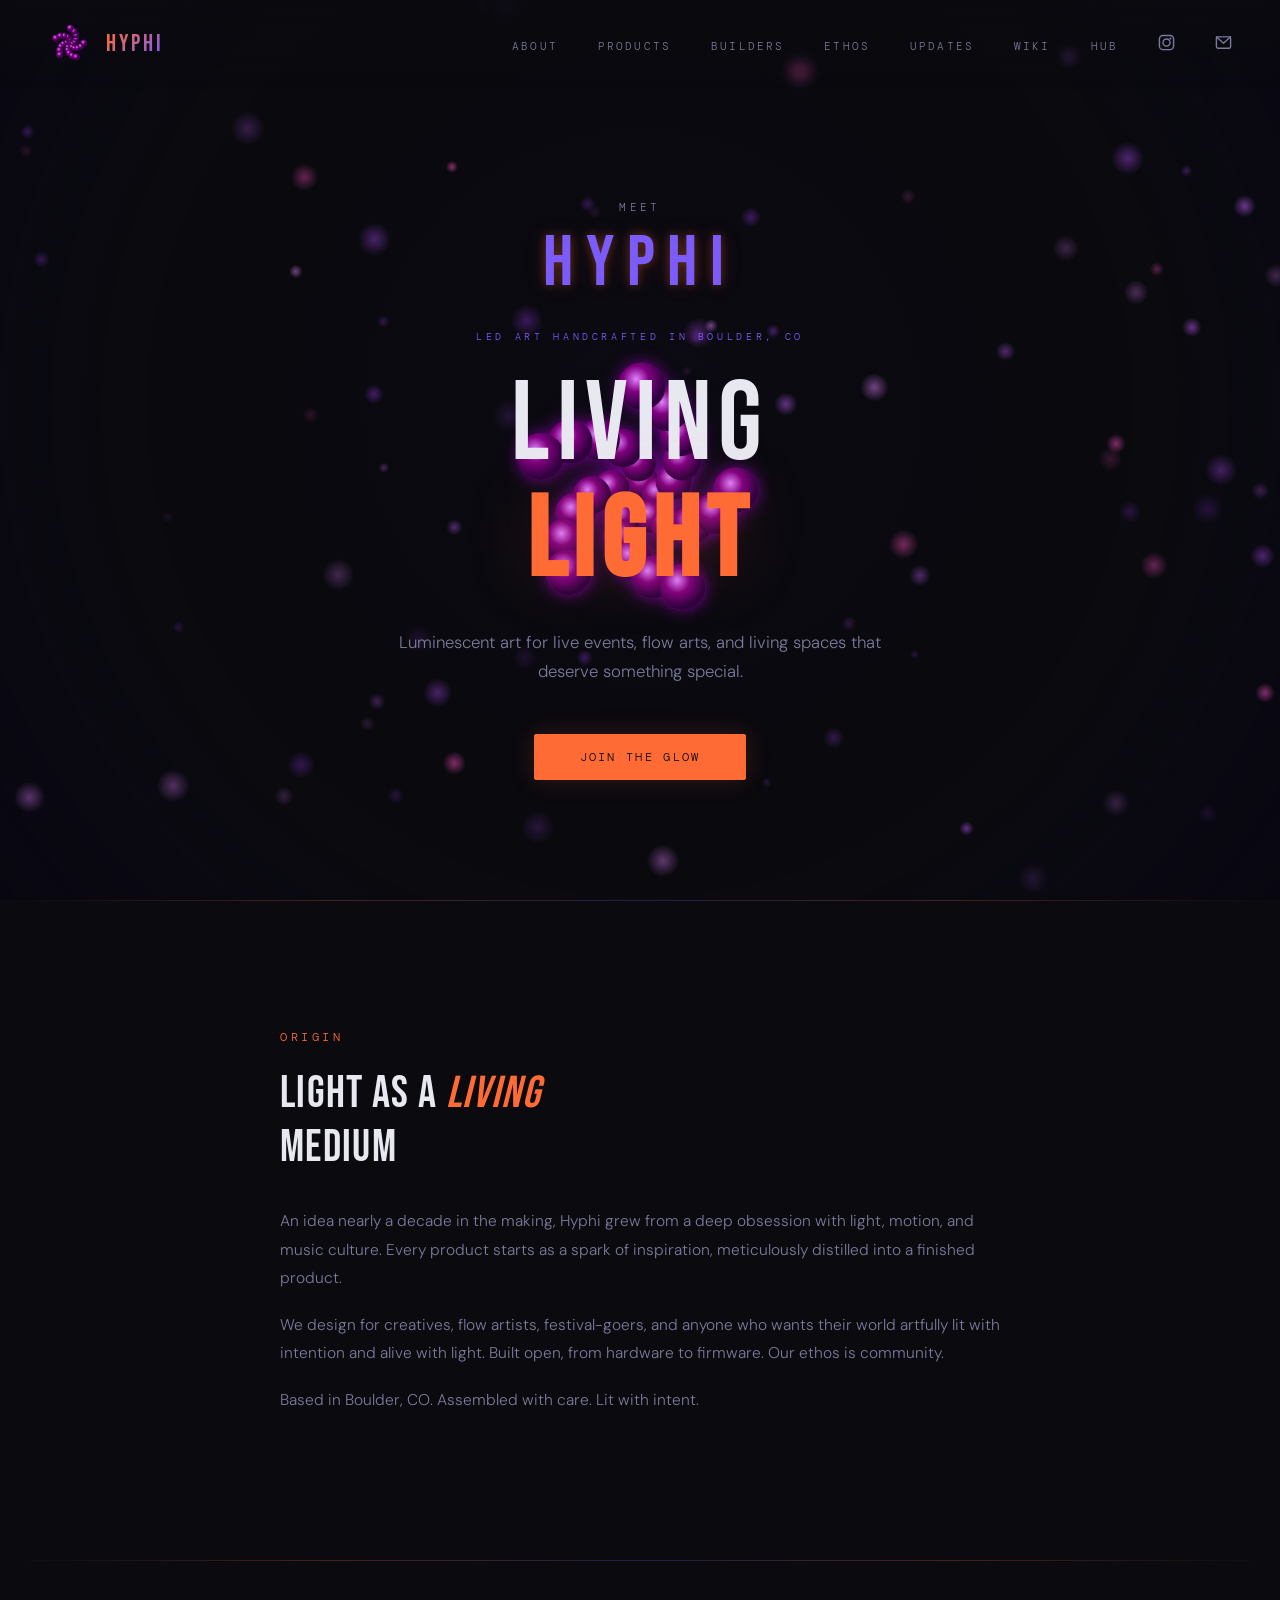
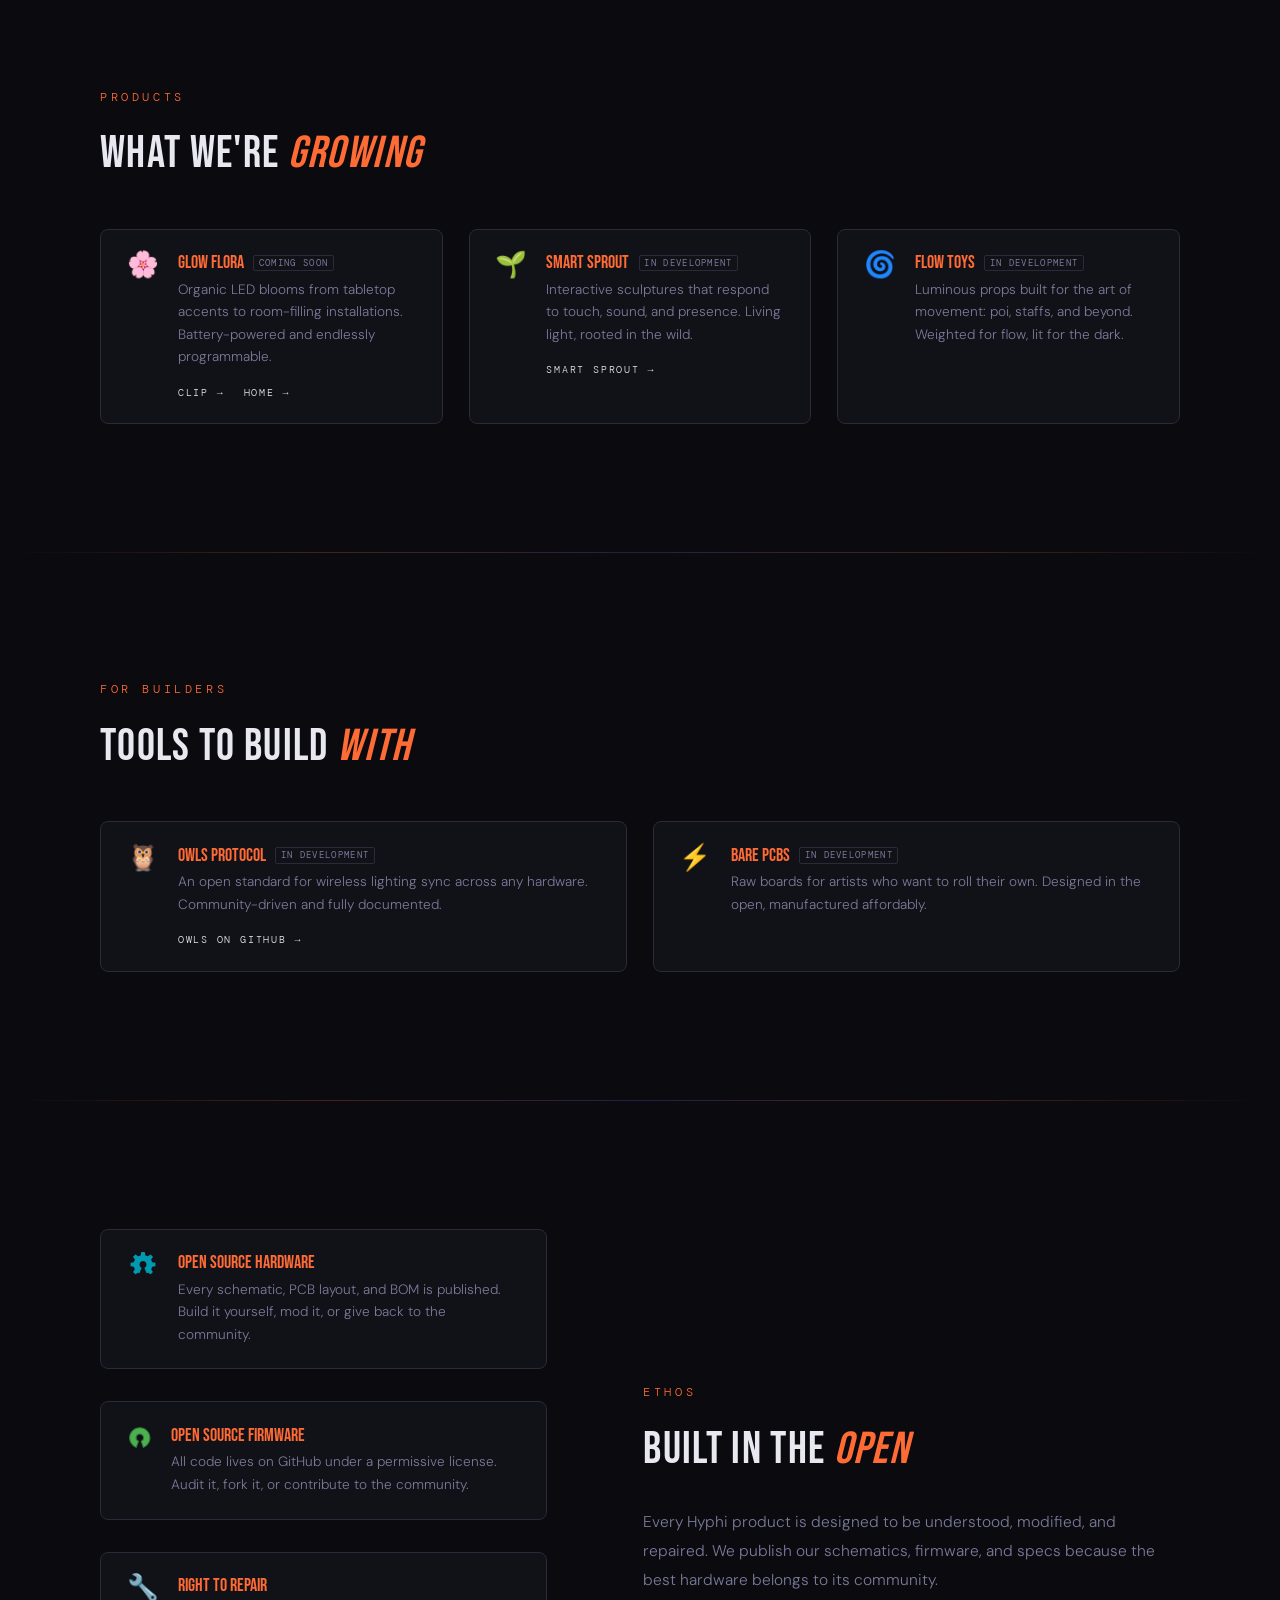
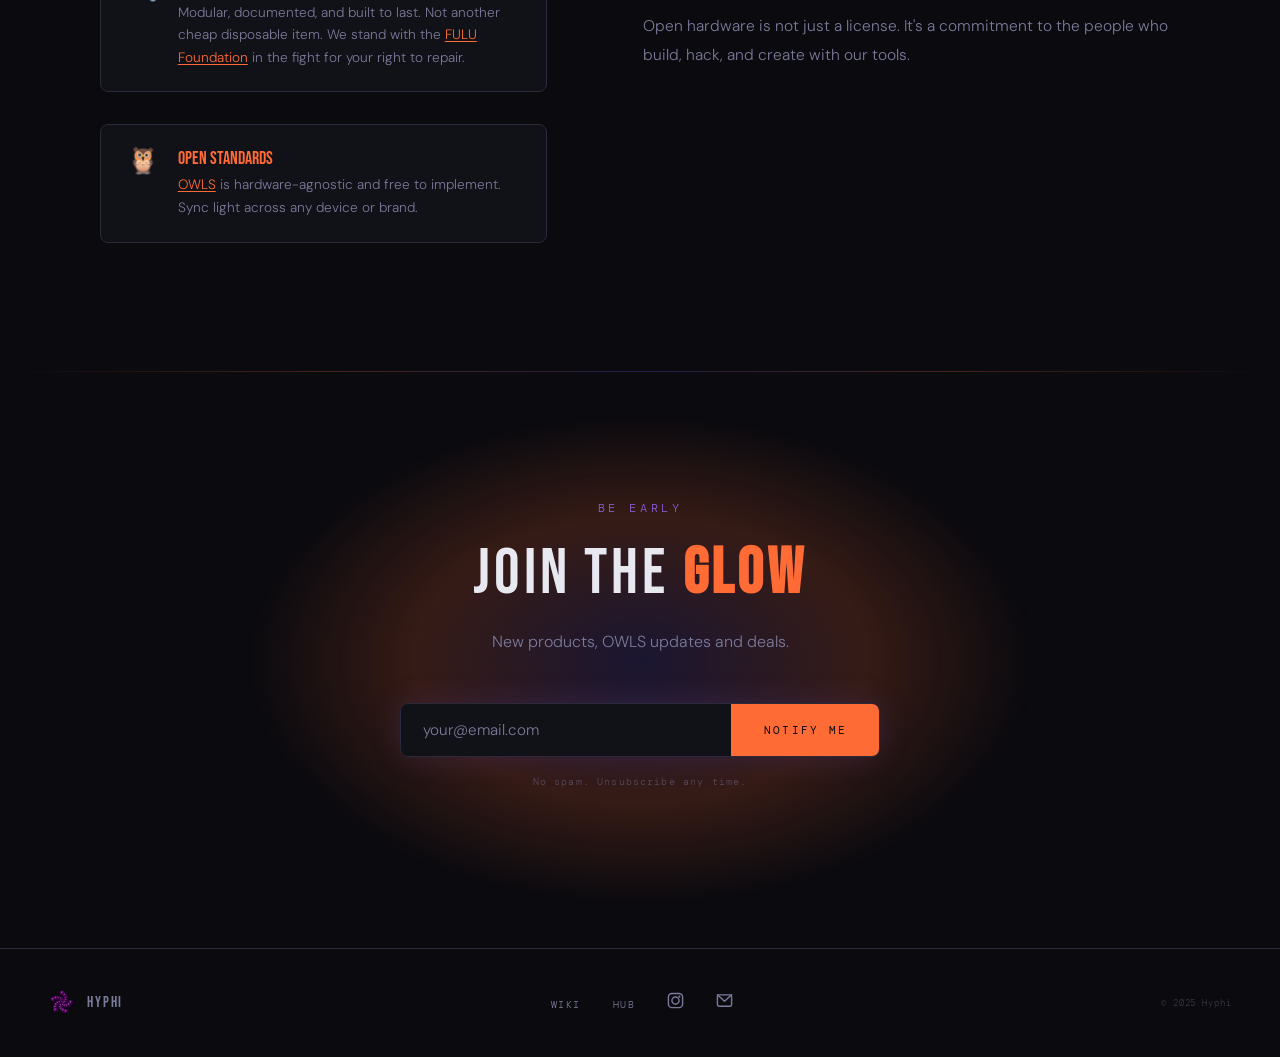
==== commit 30b0fb1c: "Move OWLS and Bare PCBs into a For Builders section Products keeps Glow Flora, Smart Sprout and Flow" ====
--- a/index.html
+++ b/index.html
@@ -338,6 +338,8 @@
       gap: 1.6rem;
     }
 
+    .products-grid.three { grid-template-columns: repeat(3, 1fr); }
+
     .pillars-mini {
       display: flex;
       flex-direction: column;
@@ -634,7 +636,7 @@
       nav { padding: 1.1rem 1.5rem; }
       .nav-links { display: none; }
       .about-inner { grid-template-columns: 1fr; gap: 3rem; }
-      .products-grid { grid-template-columns: 1fr; }
+      .products-grid, .products-grid.three { grid-template-columns: 1fr; }
       .open-source-inner { grid-template-columns: 1fr; gap: 3rem; }
       .open-source-inner .about-body { order: -1; }
       .open-source-inner .pillars-mini { order: 1; }
@@ -708,6 +710,7 @@
   <ul class="nav-links">
     <li><a href="#about">About</a></li>
     <li><a href="#products">Products</a></li>
+    <li><a href="#builders">Builders</a></li>
     <li><a href="#open-source">Ethos</a></li>
     <li><a href="#signup">Updates</a></li>
     <li><a href="https://wiki.hyphi.art" target="_blank">Wiki</a></li>
@@ -807,7 +810,7 @@
       <span class="section-tag">Products</span>
       <h2 class="about-heading">What we're <em>growing</em></h2>
     </div>
-    <div class="products-grid reveal">
+    <div class="products-grid three reveal">
       <div class="pillar-row">
         <span class="pillar-icon">🌸</span>
         <div class="pillar-text">
@@ -836,6 +839,20 @@
           <p>Luminous props built for the art of movement: poi, staffs, and beyond. Weighted for flow, lit for the dark.</p>
         </div>
       </div>
+    </div>
+  </div>
+</section>
+
+<div class="divider"></div>
+
+<!-- BUILDERS -->
+<section class="products" id="builders">
+  <div class="products-inner">
+    <div class="products-head about-body reveal">
+      <span class="section-tag">For Builders</span>
+      <h2 class="about-heading">Tools to build <em>with</em></h2>
+    </div>
+    <div class="products-grid reveal">
       <div class="pillar-row">
         <span class="pillar-icon">🦉</span>
         <div class="pillar-text">
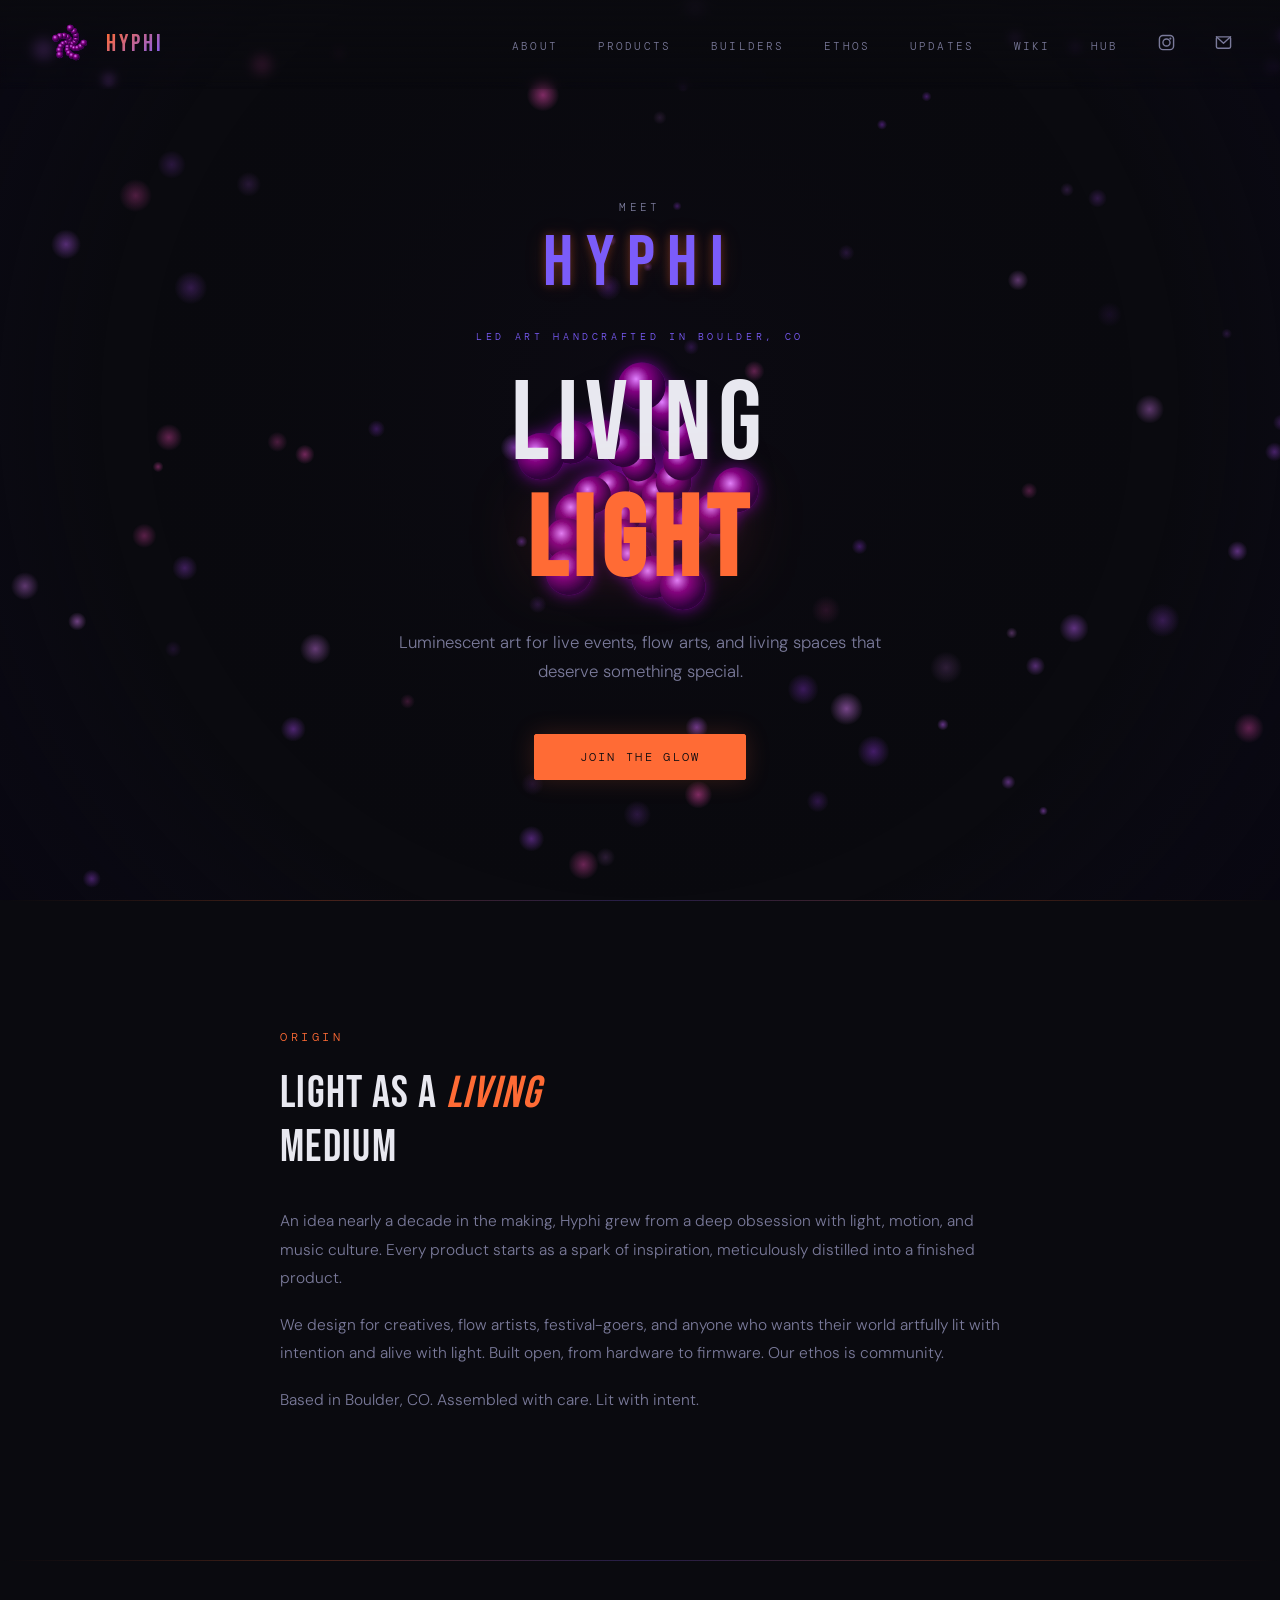
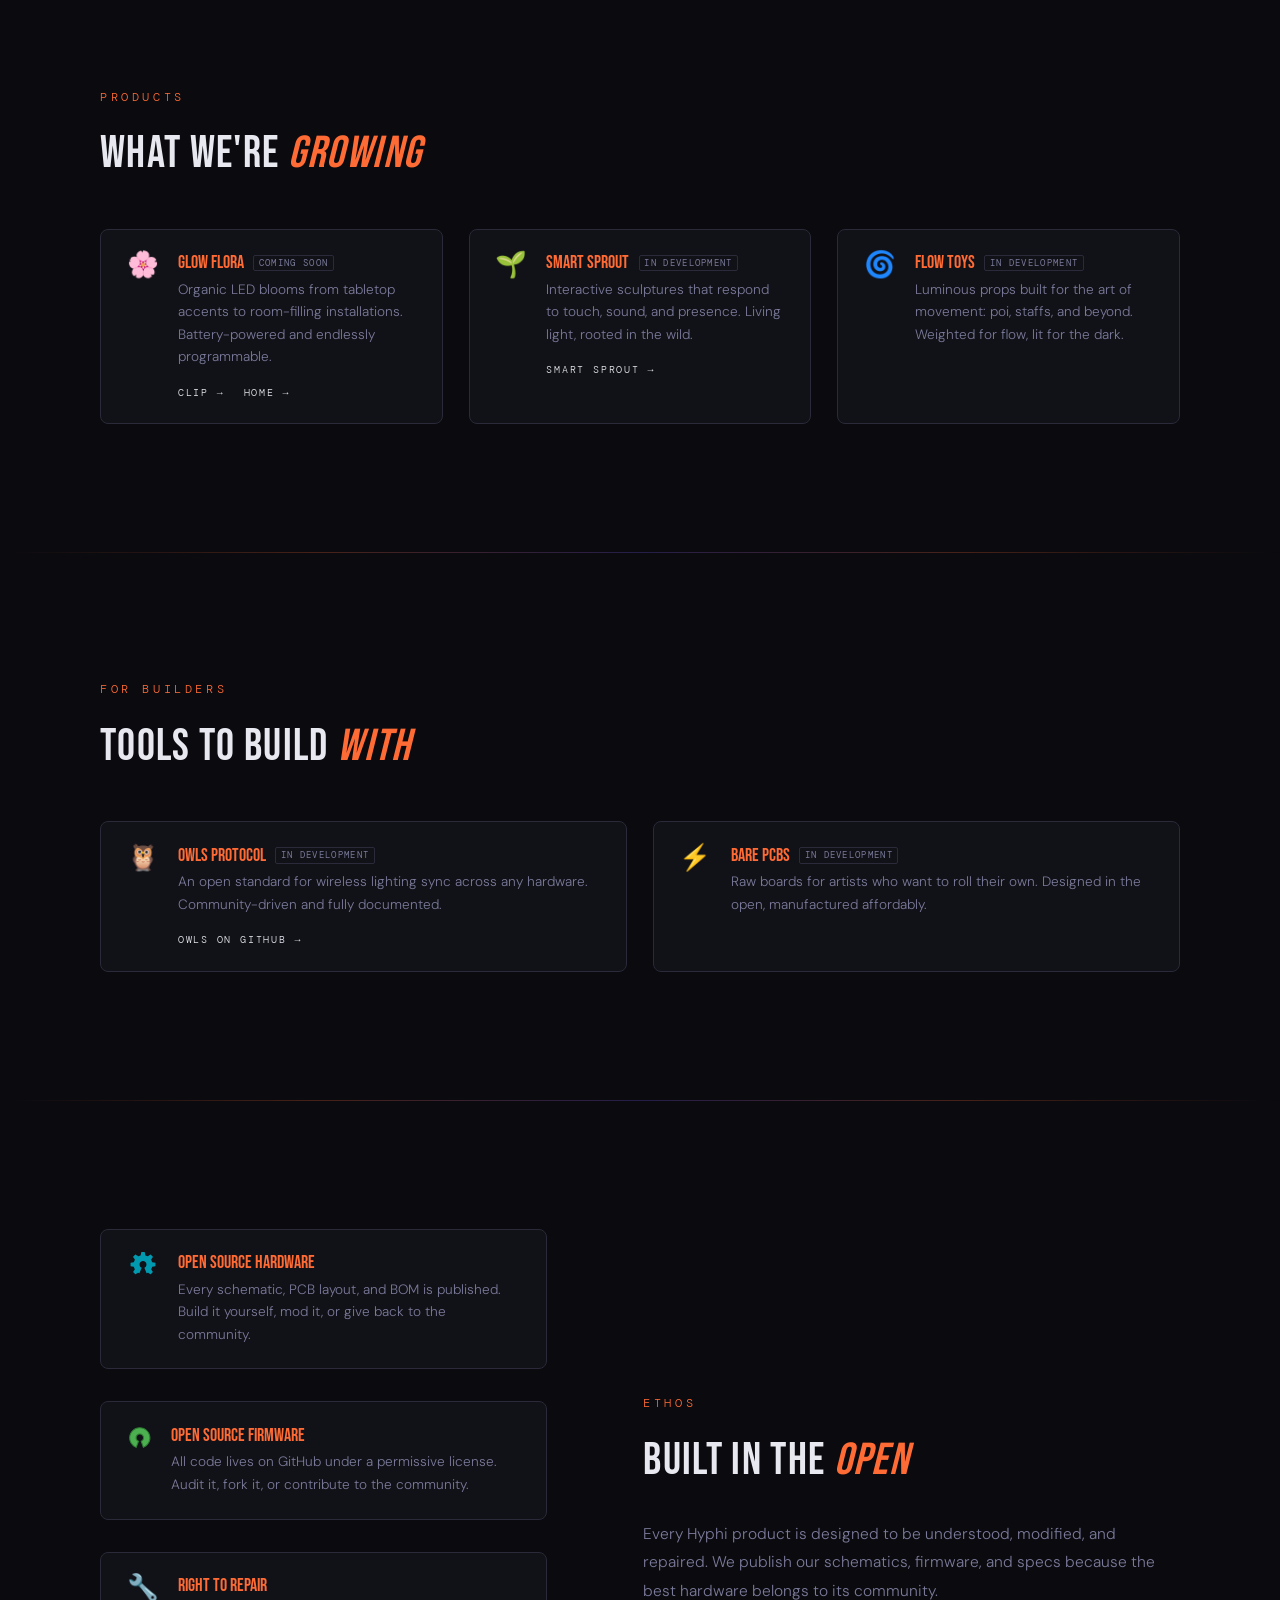
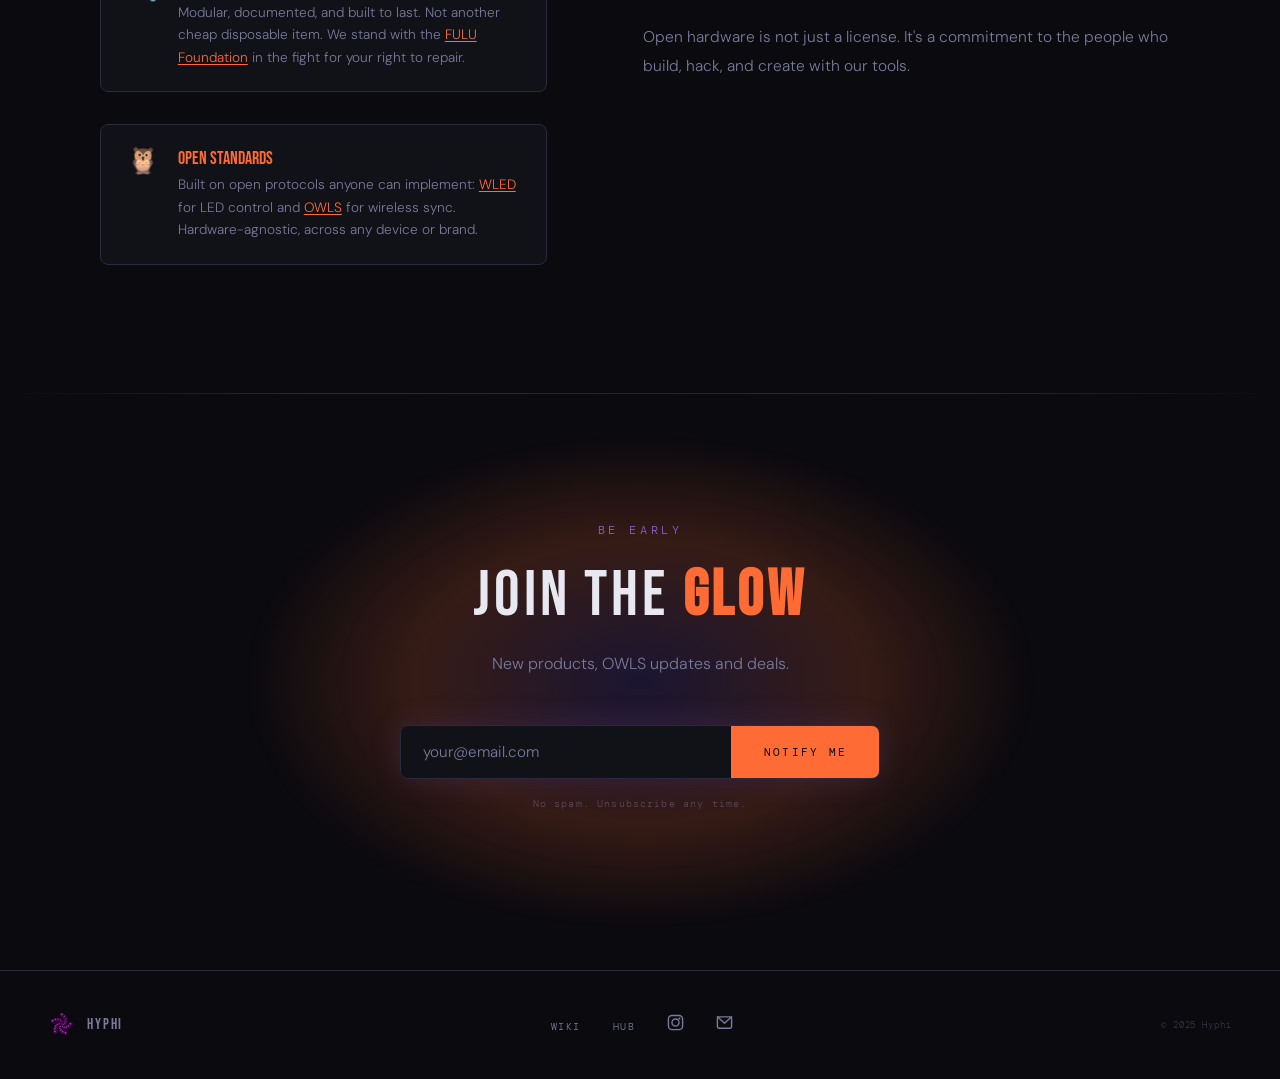
==== commit e6d10a8a: "Mention WLED in Open Standards card, document the PRODUCT field in README Co-Authored-By: Claude Opu" ====
--- a/index.html
+++ b/index.html
@@ -905,7 +905,7 @@
         <span class="pillar-icon">🦉</span>
         <div class="pillar-text">
           <h3>Open Standards</h3>
-          <p><a href="https://github.com/skyfly200/OWLS" target="_blank" rel="noopener">OWLS</a> is hardware-agnostic and free to implement. Sync light across any device or brand.</p>
+          <p>Built on open protocols anyone can implement: <a href="https://kno.wled.ge" target="_blank" rel="noopener">WLED</a> for LED control and <a href="https://github.com/skyfly200/OWLS" target="_blank" rel="noopener">OWLS</a> for wireless sync. Hardware-agnostic, across any device or brand.</p>
         </div>
       </div>
     </div>
